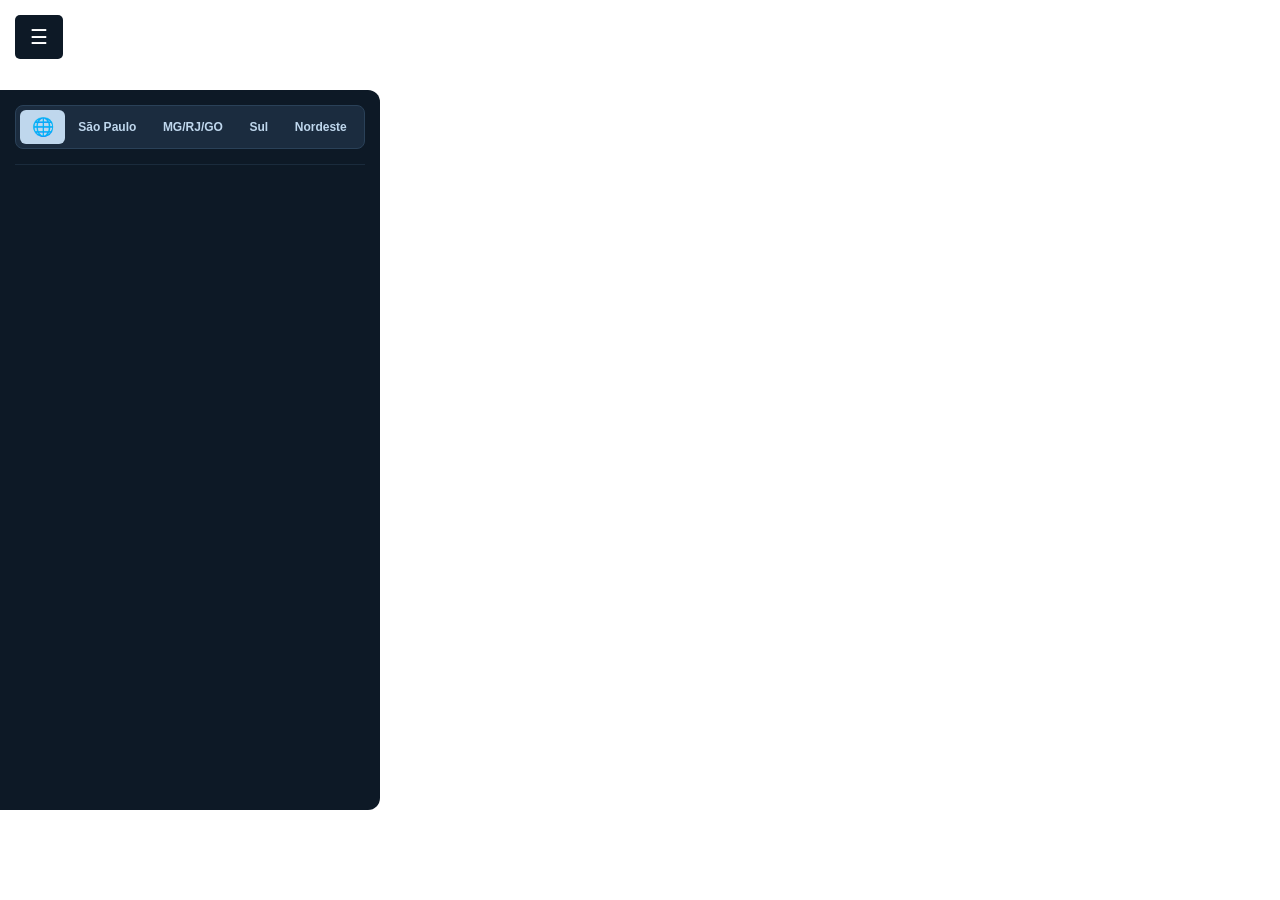
==== index.html @ addb93ba "Código atual" ====
<!DOCTYPE html>
<html lang="pt-br">
<head>
  <meta charset="UTF-8">
  <title>Mapa de Instituições</title>
  <meta name="viewport" content="width=device-width, initial-scale=1.0">

  <script src="https://api.mapbox.com/mapbox-gl-js/v3.4.0/mapbox-gl.js"></script>
  <link href="https://api.mapbox.com/mapbox-gl-js/v3.4.0/mapbox-gl.css" rel="stylesheet" />

  <script src="https://api.mapbox.com/mapbox-gl-js/plugins/mapbox-gl-geocoder/v5.0.0/mapbox-gl-geocoder.min.js"></script>
  <link rel="stylesheet" href="https://api.mapbox.com/mapbox-gl-js/plugins/mapbox-gl-geocoder/v5.0.0/mapbox-gl-geocoder.css" type="text/css">
  
  <link rel="preconnect" href="https://fonts.googleapis.com">
  <link rel="preconnect" href="https://fonts.gstatic.com" crossorigin>
  <link href="https://fonts.googleapis.com/css2?family=Poppins:wght@400;600;700&display=swap" rel="stylesheet">
  
  <link rel="stylesheet" href="style.css">
</head>

<body>

  <button id="toggleSidebar" class="menu-btn">☰</button>
  
  <div class="sidebar">
    <div id="region-filters">
      <div class="filter-row">
        <button class="region-btn icon-btn active" data-region="Todos" data-center='[-46, -15]' data-zoom='4' title="Mostrar Todas as Regiões">🌐</button>
        <button class="region-btn" data-region="São Paulo" data-center='[-46.6333, -23.5505]' data-zoom='8'>São Paulo</button>
        <button class="region-btn" data-region="MG" data-center='[-43.9320, -19.9175]' data-zoom='6.5'>MG/RJ/GO</button>
        <button class="region-btn" data-region="SUL" data-center='[-48.5279, -27.5806]' data-zoom='6.5'>Sul</button>
        <button class="region-btn" data-region="NORDESTE" data-center='[-38.1528, -8.2850]' data-zoom='6.5'>Nordeste</button>
      </div>
    </div>

    <div id="listings" class="listings"></div>
  </div>
  
  <div id="map" class="map"></div>
  <div id="geocoder-container"></div>
  <script type="module" src="script.js"></script>

</body>
</html>
---- style.css ----
* {
  box-sizing: border-box;
}

body {
  font-family: "Poppins", sans-serif;
  margin: 0;
  padding: 0;
}

.map {
  position: absolute;
  top: 0;
  bottom: 0;
  width: 100%;
}

.sidebar {
  background-color: #0D1926;
  color: #BFD7ED;
  position: absolute;
  top: 10%;
  height: 80%;
  width: 380px;
  border-radius: 0 12px 12px 0;
  display: flex;
  flex-direction: column;
  padding: 15px;
  transition: transform 0.5s ease;
  z-index: 2;
}

.sidebar.collapsed {
  transform: translateX(-100%);
}

#geocoder-container {
  position: absolute;
  top: 15px;
  left: 50%;
  transform: translateX(-50%);
  z-index: 3;
  width: 90%;
  max-width: 400px;
}

.menu-btn {
  position: absolute;
  top: 15px;
  left: 15px;
  z-index: 3;
  background-color: #0D1926;
  color: white;
  border: none;
  padding: 10px 15px;
  font-size: 20px;
  border-radius: 5px;
  cursor: pointer;
}

#region-filters {
  margin-bottom: 15px;
  padding-bottom: 15px;
  border-bottom: 1px solid #1a2b3c;
}

.filter-row {
  display: flex;
  background-color: rgba(42, 65, 88, 0.5);
  border-radius: 8px;
  padding: 4px;
  border: 1px solid #2a4158;
}

.region-btn {
  background-color: transparent;
  border: none;
  color: #BFD7ED;
  padding: 8px 10px;
  font-weight: 600;
  font-size: 12px;
  cursor: pointer;
  flex-grow: 1;
  text-align: center;
  transition: all 0.3s ease;
  border-radius: 6px;
}

.region-btn.icon-btn {
  flex-grow: 0;
  flex-basis: 45px;
  font-size: 18px;
  padding: 6px 8px;
}

.region-btn:hover {
  background-color: #3b5a7a;
}

.region-btn.active {
  background-color: #BFD7ED;
  color: #0D1926;
}

.sidebar .listings {
  overflow-y: auto;
  scrollbar-color: #7DA0C3 #0D1926;
}

.listings .item {
  display: flex;
  align-items: center;
  gap: 15px;
  padding: 12px;
  border-bottom: 1px solid #1a2b3c;
  cursor: pointer;
  transition: background-color 0.2s ease;
}

.listings .item-logo {
  flex-shrink: 0;
  width: 60px;
  height: 60px;
  display: flex;
  align-items: center;
  justify-content: center;
}

.listings .item-logo img {
  max-width: 100%;
  max-height: 100%;
  object-fit: contain;
  border-radius: 4px;
}

.listings .item-details {
  flex-grow: 1;
}

.listings .item.active {
  background-color: #003366;
  border-left: 4px solid #7DA0C3;
  padding-left: 8px;
}

.listings .title {
  color: #BFD7ED;
  font-weight: 600;
  font-size: 15px;
  text-decoration: none;
  display: block;
  margin-bottom: 3px;
}

.listings .city {
  color: #7DA0C3;
  font-size: 12px;
}

.listings .empty-list {
  text-align: center;
  padding: 20px;
  font-style: italic;
}
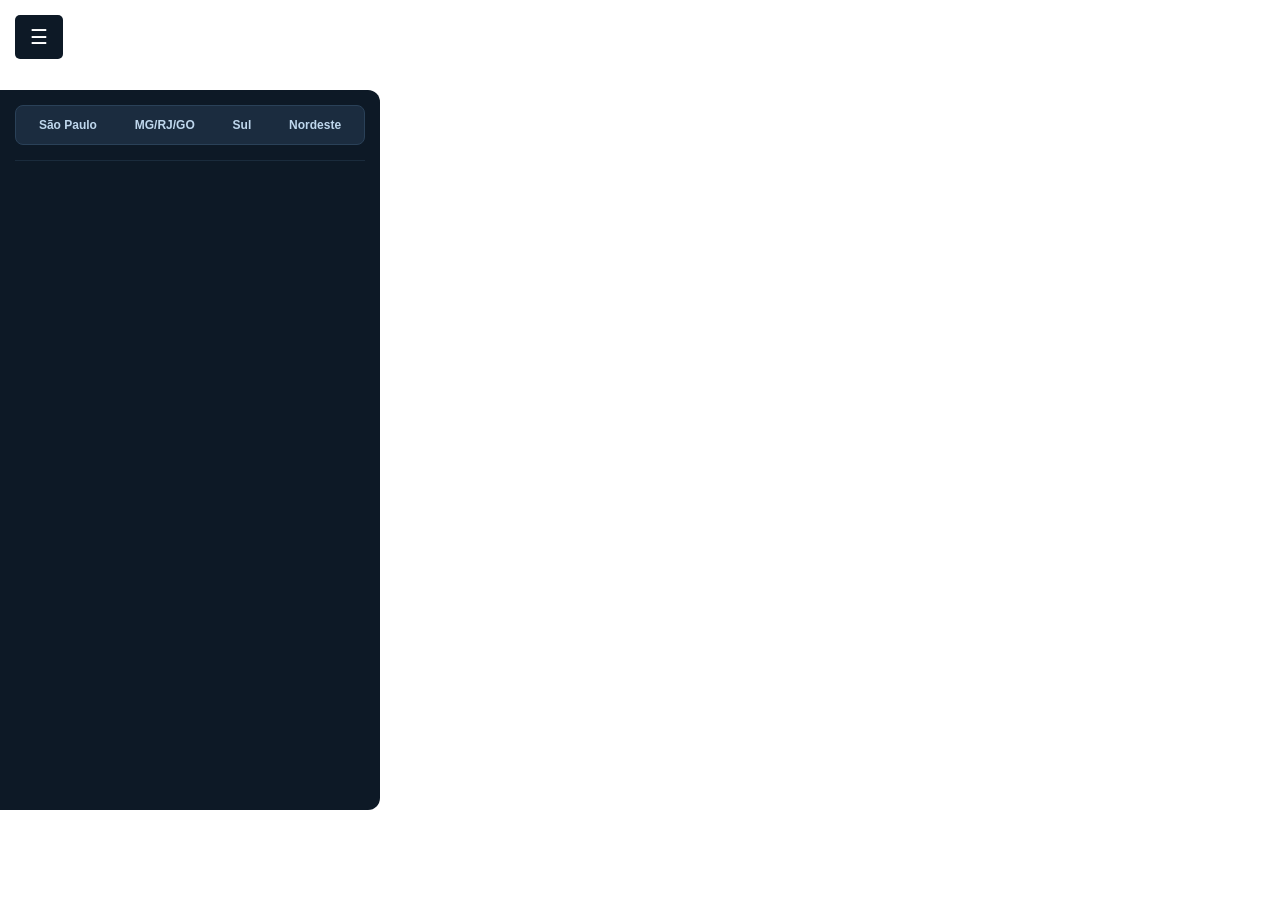
==== commit fd4a5da3: "Atualizando informacoes mapa" ====
--- a/index.html
+++ b/index.html
@@ -15,7 +15,7 @@
   <link rel="preconnect" href="https://fonts.gstatic.com" crossorigin>
   <link href="https://fonts.googleapis.com/css2?family=Poppins:wght@400;600;700&display=swap" rel="stylesheet">
   
-  <link rel="stylesheet" href="style.css">
+  <link rel="stylesheet" href="./styles/style.css">
 </head>
 
 <body>
@@ -25,7 +25,6 @@
   <div class="sidebar">
     <div id="region-filters">
       <div class="filter-row">
-        <button class="region-btn icon-btn active" data-region="Todos" data-center='[-46, -15]' data-zoom='4' title="Mostrar Todas as Regiões">🌐</button>
         <button class="region-btn" data-region="São Paulo" data-center='[-46.6333, -23.5505]' data-zoom='8'>São Paulo</button>
         <button class="region-btn" data-region="MG" data-center='[-43.9320, -19.9175]' data-zoom='6.5'>MG/RJ/GO</button>
         <button class="region-btn" data-region="SUL" data-center='[-48.5279, -27.5806]' data-zoom='6.5'>Sul</button>
@@ -38,7 +37,7 @@
   
   <div id="map" class="map"></div>
   <div id="geocoder-container"></div>
-  <script type="module" src="script.js"></script>
+  <script type="module" src="./scripts/script.js"></script>
 
 </body>
 </html>
--- a/styles/style.css
+++ b/styles/style.css
@@ -0,0 +1,164 @@
+* {
+  box-sizing: border-box;
+}
+
+body {
+  font-family: "Poppins", sans-serif;
+  margin: 0;
+  padding: 0;
+}
+
+.map {
+  position: absolute;
+  top: 0;
+  bottom: 0;
+  width: 100%;
+}
+
+.sidebar {
+  background-color: #0D1926;
+  color: #BFD7ED;
+  position: absolute;
+  top: 10%;
+  height: 80%;
+  width: 380px;
+  border-radius: 0 12px 12px 0;
+  display: flex;
+  flex-direction: column;
+  padding: 15px;
+  transition: transform 0.5s ease;
+  z-index: 2;
+}
+
+.sidebar.collapsed {
+  transform: translateX(-100%);
+}
+
+#geocoder-container {
+  position: absolute;
+  top: 15px;
+  left: 50%;
+  transform: translateX(-50%);
+  z-index: 3;
+  width: 90%;
+  max-width: 400px;
+}
+
+.menu-btn {
+  position: absolute;
+  top: 15px;
+  left: 15px;
+  z-index: 3;
+  background-color: #0D1926;
+  color: white;
+  border: none;
+  padding: 10px 15px;
+  font-size: 20px;
+  border-radius: 5px;
+  cursor: pointer;
+}
+
+#region-filters {
+  margin-bottom: 15px;
+  padding-bottom: 15px;
+  border-bottom: 1px solid #1a2b3c;
+}
+
+.filter-row {
+  display: flex;
+  background-color: rgba(42, 65, 88, 0.5);
+  border-radius: 8px;
+  padding: 4px;
+  border: 1px solid #2a4158;
+}
+
+.region-btn {
+  background-color: transparent;
+  border: none;
+  color: #BFD7ED;
+  padding: 8px 10px;
+  font-weight: 600;
+  font-size: 12px;
+  cursor: pointer;
+  flex-grow: 1;
+  text-align: center;
+  transition: all 0.3s ease;
+  border-radius: 6px;
+}
+
+.region-btn.icon-btn {
+  flex-grow: 0;
+  flex-basis: 45px;
+  font-size: 18px;
+  padding: 6px 8px;
+}
+
+.region-btn:hover {
+  background-color: #3b5a7a;
+}
+
+.region-btn.active {
+  background-color: #BFD7ED;
+  color: #0D1926;
+}
+
+.sidebar .listings {
+  overflow-y: auto;
+  scrollbar-color: #7DA0C3 #0D1926;
+}
+
+.listings .item {
+  display: flex;
+  align-items: center;
+  gap: 15px;
+  padding: 12px;
+  border-bottom: 1px solid #1a2b3c;
+  cursor: pointer;
+  transition: background-color 0.2s ease;
+}
+
+.listings .item-logo {
+  flex-shrink: 0;
+  width: 60px;
+  height: 60px;
+  display: flex;
+  align-items: center;
+  justify-content: center;
+}
+
+.listings .item-logo img {
+  max-width: 100%;
+  max-height: 100%;
+  object-fit: contain;
+  border-radius: 4px;
+}
+
+.listings .item-details {
+  flex-grow: 1;
+}
+
+.listings .item.active {
+  background-color: #003366;
+  border-left: 4px solid #7DA0C3;
+  padding-left: 8px;
+}
+
+.listings .title {
+  color: #BFD7ED;
+  font-weight: 600;
+  font-size: 15px;
+  text-decoration: none;
+  display: block;
+  margin-bottom: 3px;
+}
+
+.listings .city {
+  color: #7DA0C3;
+  font-size: 12px;
+}
+
+.listings .empty-list {
+  text-align: center;
+  padding: 20px;
+  font-style: italic;
+}
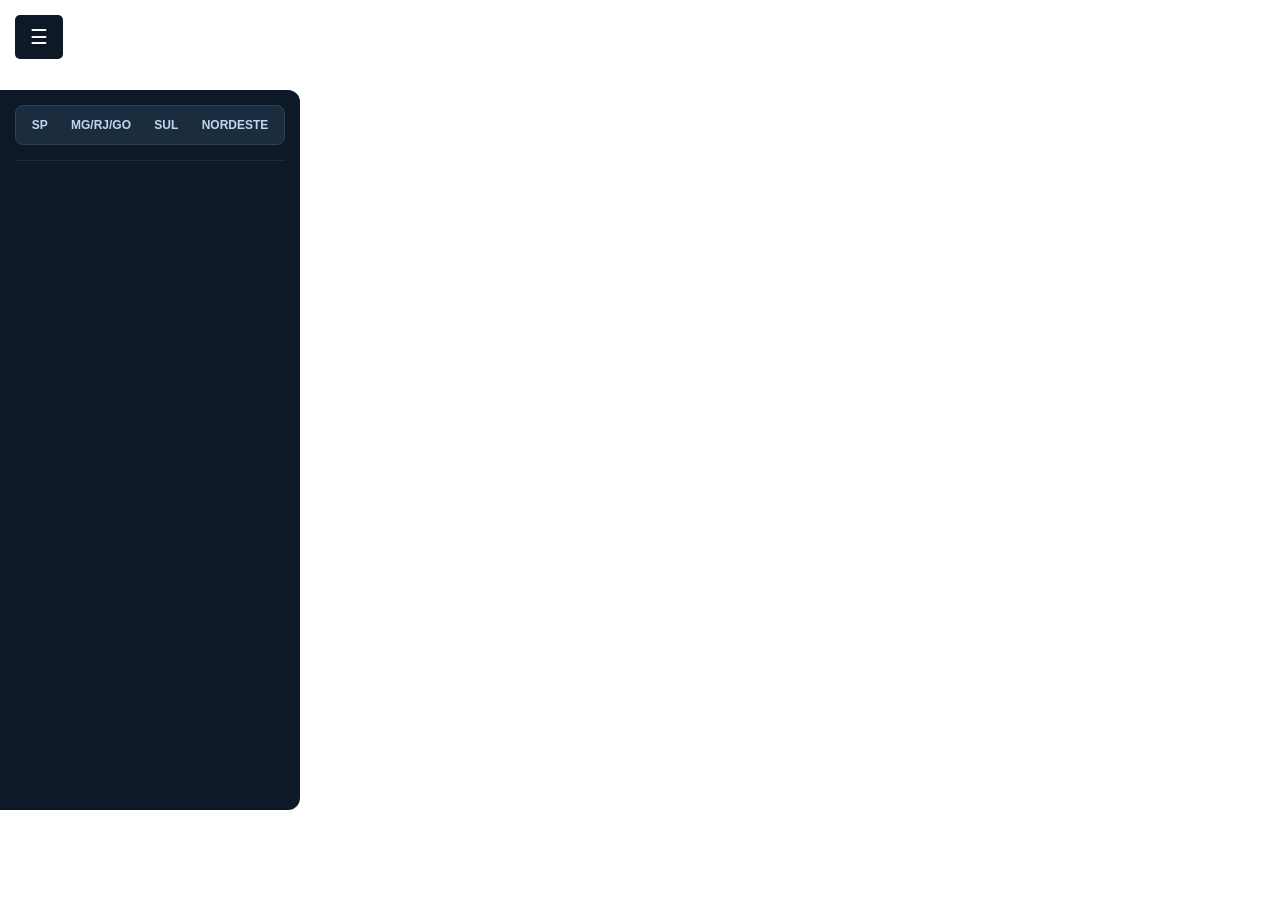
==== commit b86a37eb: "novos marcadores e atualizacao no style" ====
--- a/index.html
+++ b/index.html
@@ -25,10 +25,10 @@
   <div class="sidebar">
     <div id="region-filters">
       <div class="filter-row">
-        <button class="region-btn" data-region="São Paulo" data-center='[-46.6333, -23.5505]' data-zoom='8'>São Paulo</button>
+        <button class="region-btn" data-region="São Paulo" data-center='[-46.6360, -23.4380]' data-zoom='8'>SP</button>
         <button class="region-btn" data-region="MG" data-center='[-43.9320, -19.9175]' data-zoom='6.5'>MG/RJ/GO</button>
-        <button class="region-btn" data-region="SUL" data-center='[-48.5279, -27.5806]' data-zoom='6.5'>Sul</button>
-        <button class="region-btn" data-region="NORDESTE" data-center='[-38.1528, -8.2850]' data-zoom='6.5'>Nordeste</button>
+        <button class="region-btn" data-region="SUL" data-center='[-48.5279, -27.5806]' data-zoom='6.5'>SUL</button>
+        <button class="region-btn" data-region="NORDESTE" data-center='[-38.1528, -8.2850]' data-zoom='6.5'>NORDESTE</button>
       </div>
     </div>
 
--- a/styles/style.css
+++ b/styles/style.css
@@ -21,7 +21,7 @@
   position: absolute;
   top: 10%;
   height: 80%;
-  width: 380px;
+  width: 300px;
   border-radius: 0 12px 12px 0;
   display: flex;
   flex-direction: column;
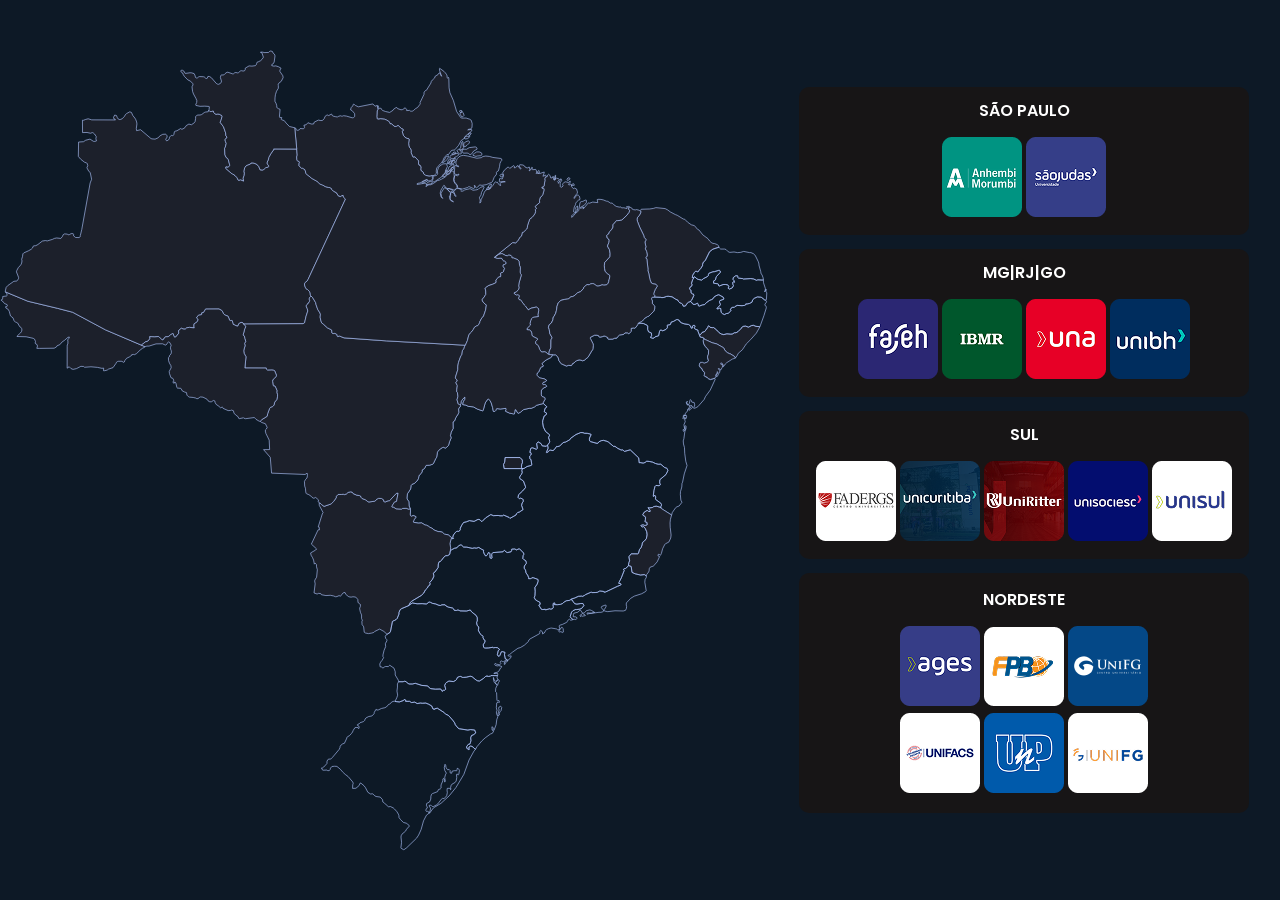
==== commit aa19172d: "Tela inicial + Filtro pela tela inicial" ====
--- a/index.html
+++ b/index.html
@@ -1,43 +1,102 @@
 <!DOCTYPE html>
 <html lang="pt-br">
 <head>
-  <meta charset="UTF-8">
-  <title>Mapa de Instituições</title>
-  <meta name="viewport" content="width=device-width, initial-scale=1.0">
+    <meta charset="UTF-8">
+    <meta name="viewport" content="width=device-width, initial-scale=1.0">
+    <title>Index</title>
+    <link rel="stylesheet" href="./styles/map.css">
+    <link rel="preconnect" href="https://fonts.googleapis.com">
+    <link rel="preconnect" href="https://fonts.gstatic.com" crossorigin>
+    <link href="https://fonts.googleapis.com/css2?family=Nunito+Sans:ital,opsz,wght@0,6..12,200..1000;1,6..12,200..1000&family=Poppins:wght@400;600;700&display=swap" rel="stylesheet"></head>
+<body>
+    <section>
+        <div class="mapa">
+            <div class="mapa-container">
+                <svg id="mapaSVG" width="614" height="640" viewBox="0 0 614 640" fill="none" xmlns="http://www.w3.org/2000/svg">
+                    <path d="M31.5 238.77L29.42 238.73L29.96 236.92L29.75 236.09L29.5 235.6L28.25 234.9L28.11 234.45L28.38 233.3L27.61 231.35L26.52 230.71L20.92 229.46L13.58 229.27L13.85 228.71L16.34 226.45L17.23 225.22L17.52 224.02L17.3 222.79L16.62 221.88L15.79 221.44L14.11 218.49L13.34 218.05L12.44 217.86L11.31 216.73L10.39 214.35L8.39003 212.82L7.41003 209.2L6.54003 207.56L4.66003 206.48L4.58003 205.31L5.39003 205.41L5.81003 204.89L5.88003 204.22L5.68003 203.8L3.56003 202.87L3.20003 202.21L1.03003 200.32L1.07003 199.95L1.69003 199.9L2.19003 198.58L2.18003 197.27L5.19003 196.88L5.69003 196.49L5.47003 195.14L4.30003 193.57L22.25 201.05L45.91 206.71L58.05 209.85L84.49 224.02L113 236.15L115.97 237.41L115.67 237.89L114.1 238.55L112.01 240.14L109.15 242.93L107.5 243.79L106.84 243.61L105.31 243.79L105.26 244.35L103.34 245.65L101.26 246.64L99.82 248.47L99.38 249.65L98.77 249.93L97.6 249.18L96.84 249.05L94.47 249.1L93.79 249.36L93.16 249.81L92.8 250.67L90.36 254.15L86.59 255.4L85.75 256.09L83.81 256.6L82.78 256.63L82.86 254.52L81.5 254.72L77.95 253.95L72.71 253.48L67.62 253.86L66.96 253.28L64.69 253.11L61.13 254.94L58.4 255.56L56.72 254.89L55.32 253.45L53.68 254.61L53.72 237.06L53.77 235.96L54.24 235.25L54.31 232.9L54.05 232.02L55.02 230.84L55.5 229.7L54.34 229.9L51.37 232.49L49.77 233.5L47.71 235.88L45.76 236.55L45.11 237.63L43.3 238.62L31.5 238.77Z" fill="url(#imagePattern)" stroke="white" stroke-width="0.5"/>
+                    <path d="M562.94 231.3L562.74 230.57L561.32 229.79L560.87 229.88L559.85 229.59L559.31 228.19L560.63 227.12L561.27 226.03L563.44 225.27L565.82 221.98L565.91 221.29L566.73 220.69L567.73 221.91L569.4 222.21L570.48 222.09L573.03 224.11L574.93 226.23L576.71 227.28L578.62 227.76L581.12 227.11L584.26 227.4L585.43 227.29L587.29 226.23L588.45 226.28L590.26 225.17L592.44 222.88L592.56 222.43L594.11 221.19L596.11 220.95L598.35 221.8L600.91 220.51L602.38 220.32L604.3 221.13L607.2 221.4L607.47 221.61L604.69 226.57L600.14 231.7L596.56 235.28L593.52 239.86L590.19 242.74L589.19 244.77L587.87 246.56L587.27 245.25L583.68 243.02L583.22 242.99L581.56 242.2L579.8 240.75L578.5 238.3L573.08 235.23L569.4 234.28L562.94 231.3Z" fill="#CCCCCC" stroke="white" stroke-width="0.5"/>
+                    <path d="M166.85 48.29L167.57 49.07L168.32 49.41L168.93 49.42L170.06 49L170.69 49.11L170.75 50.07L171.96 51.24L172.93 51.61L173.81 51.4L175.17 51.51L177.12 52.46L177.61 53.12L176.7 56.44L175.99 57.94L178.72 61.68L180.38 66.44L180.57 68.7L181.44 69.82L181.49 70.27L179.87 71.73L180.23 73.32L180.89 74.9L180.12 77.94L179.55 78.9L179.84 83.88L180.72 86.05L181.94 86.89L182.52 87.79L183.65 92.12L183.59 92.7L182.45 94.02L180.61 93.69L180.47 94.83L185.48 99.25L186 99.29L187.96 100.6L189.44 102.25L190.48 104.29L191.01 104.36L192.35 103.94L194.71 104.98L194.27 102.87L195.02 100.58L195.27 98.85L194.9 97.05L195.72 94.08L196.74 92.82L198.02 92.13L200.11 91.42L200.66 90.53L202.26 90.47L205.09 91.4L206.96 93.44L207.88 95.95L209.7 96.18L210.95 95.72L212.36 94.31L214.39 93.76L214.81 93.37L214.83 92.84L213.69 91.43L213.46 90.7L213.57 90.04L214.72 87.4L214.79 86.27L216.45 83.24L218.78 79.98L218.75 79.3L237.24 79.37L237.64 84.23L237.21 85.68L237.39 87.95L237.63 88.63L239.33 89.48L239.51 89.89L239.16 90.58L239.11 92.69L240.94 94.68L241.3 94.87L242 94.69L243.84 95.92L244.39 97.75L244.43 98.68L244.73 99.13L249.37 102.9L253.95 105.44L254.58 106.34L255.93 107.43L257.81 108.1L260.18 109.41L262.44 110.06L263.8 110.21L265.12 111.03L265.2 111.64L266.47 112.98L269.17 114.42L270.27 116.59L272.14 117.38L272.99 116.77L274.37 116.42L274.56 116.9L274.43 117.68L276.24 119.35L246.34 183.59L245.56 184.9L244.11 186.03L243.53 187L243.5 188.13L244.32 190.46L244.7 191.03L245.77 191.61L247.35 193.17L247.99 194.43L248.14 196.39L248.71 196.96L247.53 198.16L247.33 198.77L247.27 199.53L247.61 200.37L247.34 201.38L246.14 203.2L245.28 203.84L244.86 204.69L244.96 205.54L245.62 206.91L246.08 208.85L244.7 213.07L243.52 218.29L242.31 219.02L194.46 219.34L194.5 218.64L194.14 218.26L192.75 217.98L190.83 219.06L190.29 220.8L189.61 220.99L186.37 219.51L185.69 216.63L185.07 216.43L184.09 216.56L183.63 216.35L182.38 213.08L179.84 212.1L178.51 210.83L177.71 208.92L177.26 208.43L175.11 207.3L164.32 207.36L162.94 209.92L161.22 210.42L161.31 211.59L161.05 211.81L158.57 212.34L157.38 213.93L157.33 214.6L158.23 215.3L158.4 215.75L158.04 216.77L157.23 217.92L155.17 219.13L155.06 220.94L155.3 222.4L151.43 221.94L149.3 222.32L148.1 223.39L146.31 223.29L145.47 222.74L145.01 222.72L143.26 223.98L142.73 224.82L142.99 226.57L140.45 229.73L139.77 229.81L139.09 229.28L138.45 227.02L138.07 226.93L136.23 227.95L134.93 229.16L133.56 229.55L132.79 229.42L131.71 229.92L131.3 230.45L131.17 231.17L129.95 231.96L129.58 231.98L127.27 229.65L126.55 229.28L123.68 229.61L119.72 229.35L119.88 230.64L119.73 231.2L118.18 233.01L116.26 233.59L113 236.15L84.49 224.02L58.05 209.85L45.91 206.71L22.25 201.05L4.29998 193.57L4.22998 192.92L4.92998 190L6.14998 188.6L11.07 185.13L13.33 184.89L13.8 184.59L14.78 183.03L14.86 182L13.12 177.51L13.5 176.32L14.68 174.13L15.96 172.81L16.88 171.56L17.3 170.58L17.6 168.84L17.31 167.52L17.98 165.48L18.29 163.17L19.02 162.42L22.68 160.79L24.87 159.56L26.02 158.52L26.46 157.12L27.24 156.75L28.65 156.64L30.3 155.71L33.84 152.98L36.26 152.55L37.77 152.84L41.96 151.62L43.46 150.85L45.28 150.49L48.61 150.87L49.91 149.28L50.54 147.83L51.63 147.22L53.77 147.42L54.41 147.96L55.73 147.72L56.83 146.98L58.54 147.1L58.85 147.63L58.83 148.81L60.44 150.1L63.27 150.18L63.85 149.78L64.31 149L64.2 148.61L65.37 143.69L72.07 106.52L73.23 103.6L72.24 98.64L72.36 98.38L71.06 97.33L69.58 94.58L69.54 94.09L70.19 92.7L69.67 90.92L69.3 90.52L67.6 89.93L64.57 87.58L62.63 85.3L62.83 73.79L66.72 73.53L68.47 72.36L71.97 71.44L74.65 73.2L75.87 73.31L77.14 72.88L76.65 71.19L76.95 69.47L75.58 67.37L75.01 66.83L73.86 66.23L72.35 66.76L69.56 66.15L65.99 66.24L65.93 56.34L66.89 56.38L68.21 55.8L70.49 55.2L73.33 56.07L92.36 56.13L91.9 55.47L91.11 55.33L90.73 54.13L91.68 52.2L93.11 52.6L93.72 54.12L94.59 55.44L95.25 55.79L96.08 55.8L97.69 55.19L99.63 53.1L99.95 52.26L101.21 51.02L103.76 49.63L105.05 50.09L106.22 52.67L107.84 54.66L108.58 55.96L109.24 57.74L109.47 59.29L108.98 62.92L109.18 64.68L112.38 63.93L120.69 70.99L121.48 71.27L123.98 71.48L126.28 70.48L127.98 68.78L130.09 67.62L132.28 67.51L132.84 67.8L133.61 68.88L133.59 69.85L132.48 71.55L132.85 72.53L133.43 72.8L134.76 72.08L135.32 71.17L135.55 69.88L136.55 68.72L137.02 68.49L138.02 68.67L138.57 68.49L138.98 67.83L139.44 65.52L139.95 65.15L141.46 64.79L144.39 63.02L145.36 63.57L146.29 63.28L147.89 62.24L148.91 60.63L151.02 59.42L153.05 59.97L155.41 58.32L155.96 57.5L156.4 54.84L156.37 53.55L157.14 52.63L158.17 52.21L159.91 52.19L161.25 51.8L163.31 50.2L164.27 49.83L166.55 49.53L166.85 48.29Z" fill="#CCCCCC" stroke="white" stroke-width="0.5"/>
+                    <path d="M346.01 100.7L345.07 100.64L344.3 100.98L343 101.1L340.21 100.42L338.76 99.39L338.33 97.89L336.46 96.5L336.35 95.2L336.56 94.51L336.25 92.93L335.92 92.46L334.97 92.27L334.56 91.33L334.64 88.9L331.71 85.62L330.93 85.98L330.11 85.79L328.61 82.31L328.74 80.73L328.15 78.92L327.53 78.36L326.86 76.85L326.67 74.74L327.1 71.6L326.93 71.27L324.36 70.54L322.34 68.28L321.58 65.45L321.77 64.73L322.45 64.5L321.96 63.32L321.28 63.35L318.44 60.69L317.5 60.83L317.12 61.25L315.79 61.39L314.95 61.12L314.15 60.14L313.01 59.3L311.82 59.18L311.33 57.9L310.66 57.1L308.73 56.05L307.44 55.56L304.05 55.19L302.97 55.48L301.8 55.46L301.49 54.92L301.25 53.48L301.5 48.94L302.12 47.64L301.75 45.34L301.13 44.77L301.48 44.56L302.47 44.86L302.46 45.67L302.17 45.85L302.51 46.82L303.98 46.76L304.8 46.99L305.15 47.89L305.99 48.6L308.24 49.38L311.53 50.13L314.29 48.35L314.64 47.59L316.37 46.42L317.2 46.13L317.89 47.07L320.6 48.01L321.68 47.89L323.4 46.88L323.52 46.46L323.84 46.49L325.3 47.79L325.1 48.66L327.47 48.49L327.98 48.99L328.93 49.16L329.55 49.15L330.46 48.67L332.13 47.17L333.91 46.07L335.66 43.77L336.03 42.77L335.83 42.23L338.96 35.73L339.07 33.91L340.18 32.61L340.91 32.42L344.51 26.63L344.74 25.48L345.58 24.28L347.37 22.73L348 21.07L350.11 19.93L350.58 19.01L351.62 18.43L352.18 19.89L353.06 21.25L351.39 16.45L351.32 15.16L351.5 14.83L354.87 17.25L356.01 18.46L356.92 19.68L357.44 20.87L357.47 22.45L357.91 22.76L358.23 22.28L358.61 22.18L358.82 22.58L359.03 30.47L359.69 34.34L362.4 40.39L365.06 49.33L368.38 54.33L369.39 54.68L372.66 54.6L375.44 55.54L376.73 56.39L377.5 59.04L377.34 62.37L376.05 63.33L374.32 63.76L373.94 64.09L375.73 63.94L376.77 63.52L377.05 63.75L377.17 64.34L377 65.07L371.97 69.13L370.8 71.23L368.65 72.64L366.71 76.36L363.8 79.86L363.1 80.32L362.16 80.23L360.71 80.75L358.63 83.73L357.29 83.8L356.54 84.7L355.07 86.38L354.1 88.6L352.98 90.47L352.14 91.12L349.13 94.57L348.77 96.97L348.94 98.77L346.99 100.58L346.01 100.7ZM369.37 53.71L368.92 53.38L367.82 51.52L367.89 50.64L368.12 50.23L369.78 49.78L370.21 50.17L371.04 52.44L370.05 53.54L369.37 53.71ZM371.86 71.32L371.46 71.07L371.38 70.36L372.49 69.26L373.37 69.11L374.62 69.35L375.08 69.24L375.52 68.6L375.57 69.19L374.6 70.63L373.61 71.13L371.86 71.32ZM375.3 68.45L374.52 68.22V67.66L375.24 66.62L376.49 66.52L376.67 66.87L376.57 67.38L375.3 68.45ZM368.11 50.03L367.35 49.53L367.61 48.7L368.49 48.53L369.35 48.85L369.36 49.58L368.11 50.03Z" fill="#CCCCCC" stroke="white" stroke-width="0.5"/>
+                    <path class="path-NORD cor" d="M528.53 366.33L528.17 365.5L528.85 364.15L528.84 363.62L528.31 362.58L524.18 359.53L524.03 359.02L524.25 357.51L523.68 356.28L523.03 356.52L522.83 356.97L522.49 357.15L522.27 356.9L522.8 352.5L523.62 349.2L524.44 348.32L526.91 348.56L527.93 347.85V347.43L527.37 346.41L527.53 343.76L532.49 339.54L533.96 336.46L533.54 335.29L532.76 334.27L531.87 334.21L531.14 333.83L528.31 331.36L526.19 331.38L524 330.78L521.73 329.7L519 329.14L517.02 329L515.7 329.99L514.23 330.49L511.62 330.04L511.05 330.25L510.61 326.29L504.09 320.09L503.71 319.91L499.32 321.14L497.79 319.9L497.28 320.11L496.35 319.89L493.81 318.67L491.64 317.05L490.66 317.23L486.31 313.6L485.21 313.06L482.48 312.31L480.71 312.56L478.83 313.46L478.02 314.58L477.38 314.76L472.05 313.29L471.44 312.8L471.18 311.3L471.32 310.41L472.61 307.67L471.75 307.21L469.47 306.69L467.29 306.65L466.09 306.15L464.3 306.07L460.47 307.65L456.21 310.68L455.57 311.79L452.2 313.66L450.18 314.06L449.23 315.24L447.42 316.79L445.99 317.31L444.99 317.16L443.14 319.74L442.1 320.51L439.97 320.13L439.25 320.26L438.56 321.26L437.22 322.18L436.82 321.94L438.25 318.51L437.74 316.1L439.22 314.13L439.47 313.36L439.24 312.09L438.57 310.37L438.67 309.7L439.38 308.28L439.33 307.82L436.12 305.2L434.43 301.74L433.81 298.22L433.86 296.67L435.06 292.84L436.65 291.81L436.88 291.43L436.94 290.49L435.31 289.65L435.2 289.32L435.68 286.8L437.11 285.74L437.09 285.37L434.37 282.91L434.33 281.98L435.69 279.6L435.65 278.53L435.48 278.11L434.02 277.62L433.08 276.97L432.73 275.71L432.79 272.79L432.98 271.94L434.93 270.27L436.07 269.85L437.03 269.13L436.74 268.5L436.16 267.98L435.24 267.69L434.21 267.87L433.86 267.54L433.77 267.04L434.19 266.08L436.23 265.26L436.79 264.81L436.75 264.05L434.87 263.07L431.29 262.4L429.43 260.44L429.2 259.52L429.7 258.36L430.71 257.63L432.23 254.15L433.13 253.54L434.14 253.27L434.49 252.89L433.2 251.09L433.39 250.72L436.6 248.1L440.42 246.08L440.98 245.61L441.2 244.63L441.89 243.98L444.22 243.96L445.66 245.3L446.32 246.34L446.85 248.55L448.61 251.04L452.79 252.9L454.59 252.38L456.7 252.56L457.03 252.35L457.78 250.9L458.92 250.53L459.59 249.66L460.76 248.77L462.97 248.02L464.3 248.19L465.78 248.72L467.13 248.3L470.1 245.88L473.05 240.83L473.77 239.97L474.01 239.05L474.31 236.49L474.19 235.33L471.95 230.9L472 229.97L475.24 228.32L477.19 228.3L478.69 228.76L479.1 229.69L479.42 229.87L481.54 229.44L482.93 228.9L484.26 229.28L485.97 230.27L485.84 230.92L486.03 231.21L486.85 231.49L489.85 231.38L491.32 230.74L493.02 230.64L493.84 229.42L495.35 228.08L498.08 227.74L498.85 227.38L499.66 226.4L501.83 226.41L502.45 227.04L502.76 227.09L504.62 225.28L504.52 222.88L506.51 222.5L507.3 222.68L508.35 222.02L509.85 219.71L510.31 218.56L511.2 218.96L512.36 218.69L514.56 218.98L517.38 220.37L517.82 220.88L517.76 223.61L518.48 225.55L520.69 226.46L520.96 228.46L520.04 230.14L521.87 230.76L522.83 230.54L523.65 229.62L526.52 228.74L527.29 225.16L527.79 224.29L528.54 224.13L529.32 224.66L529.95 224.71L532.34 223.69L533.44 222.45L533.61 221.86L533.36 220.5L533.65 220.25L535.89 219.8L536.66 217.75L538.31 217.31L540.84 215.85L541.43 215.75L542.92 216.31L543.75 217.75L545.11 218.56L547.47 219.34L550.46 219.74L552.04 220.89L552.58 222.54L552.97 222.81L553.4 222.66L553.69 220.91L554.12 220.47L555.12 220.46L555.57 220.78L555.59 221.41L554.97 222.29L555.42 223.12L555.92 223.49L558.02 224.35L558.04 225.29L559.26 228.34L559.8 229.74L560.82 230.03L561.27 229.94L562.7 230.73L562.9 231.45L562.23 232.61L562.44 234.75L563.72 237.25L565.71 239.2L566.46 240.35L566.38 243.47L565.72 245.09L565.63 245.97L566.39 248.72L566.09 249.3L565.4 249.85L562.85 250.85L561.72 250.1L560.01 250.09L559.69 250.39L559.1 251.97L559.12 252.74L560.07 254.34L561.17 255L561.69 256.49L563.12 258L563.27 258.39L563.14 259.81L562.8 260.2L562.92 260.62L563.51 261.14L565.44 262.06L565.92 262.77L566.46 263.11L568.01 263.75L570.9 262.87L571.54 262.85L571.9 263.26L567.82 272.09L563.99 277.28L562.96 279.61L557.93 285.35L555.48 286.61L554.61 286.6L554.91 285.17L555.28 285.02L555.42 283.92L554.97 281.99L553.1 281.74L552.67 280.44L551.99 279.69L551.62 280.29L551.16 282.62L550.66 283.49L550.11 283.87L549.55 283.58L549.06 281.84L549.17 281.52L549.48 281.39L549.45 281L548.58 282.29L549.51 283.98L549.97 284.21L550.34 284.06L551.49 284.32L551.03 286.13L549.82 287.28L549.57 289.1L548.32 290.07L547.97 290.74L547.77 291.58L547.95 292.43L546.6 292.04L546.39 292.43L546.03 294.95L546.39 294.23L547.14 294.44L547.38 294.98L547.15 295.39L547.21 296.01L547.51 296.31L547.84 297.31L546.8 299.82L547.37 303.26L546.82 303.75L546.25 303.53L546.11 304.66L546.7 305.12L547.91 303.4L547.44 301.19L548.26 300.58L548.51 301.12L548.45 302.88L547.49 305.49L546.75 310.92L546.24 312.73L546.44 315.2L547.22 318.05L547.41 322.59L548.28 329L549.27 332.42L547.06 339.08L545.71 345.73L545.24 346.74L545.08 349.6L544.02 353.32L543.93 355.65L544.32 360.07L545.21 361.78L542.97 364.76L541.16 365.43L540.22 366.07L537.5 369.96L536.93 372L528.84 366.86L528.53 366.33ZM550.81 288.33L550.58 287.13L551.32 286.72L552.38 285.68L552.54 285.04L552.17 284.31L552.93 284.45L553.75 285.5L553.7 286.03L550.81 288.33ZM548.28 295.18L547.65 295.15L547.66 294.48L547.92 294.12L547.12 293.9L546.7 293.5L546.83 292.43L548.7 292.28L548.86 292.48L548.97 293.61L548.28 295.18Z" fill="#CCCCCC" stroke="white" stroke-width="0.5"/>
+                    <path d="M574.82 157.85L569.93 159.44L567.32 161.45L564.02 168.14L563.18 169.26L562.31 169.83L561.66 171.5L561.81 172.24L560.41 174.68L558.95 176.19L558.38 177.29L557.35 177.55L556.57 177.04L556.06 177.11L555.22 177.99L553.81 180.24L553.47 182.21L554.11 182.38L554.77 182L554.69 182.54L553.85 183.69L552.82 186.69L553.34 188L552.68 189.31L551.59 189.94L551.42 190.32L551.3 191.25L551.54 191.66L552.12 191.95L552.47 192.67L552.45 194.33L553.69 195.22L554.38 195.3L554.72 196.49L553.11 199.98L551.92 201.1L552.09 201.35L550.5 201.84L549.43 202.67L547.89 204.96L546.24 205.01L545.61 203.37L544.83 202.8L543.47 202.32L542.46 201.25L542 200.26L540.17 199.43L537.32 197.53L534.24 197.11L532.95 197.21L530.81 198.01L529.18 198.2L528.29 197.96L523.36 197.76L523.42 196.44L522.74 195.76L522.66 194.79L523.8 191.68L525.3 189.43L525.31 188.74L524.54 187.58L521.98 187.11L520.67 186.46L519.66 183.79L518.61 178.59L517.85 176.02L518.09 175.57L517.15 167.41L517.04 167.03L516.12 166.34L516.92 165.76L517.51 164.18L516.91 161.19L515.91 159.18L516.39 157.58L515.6 153.71L516.34 152.35L516.36 151.59L515 150L514.56 148.27L511.41 141.85L509.61 137.13L509.32 135.84L509.5 134.38L511.08 132.41L512.17 130.56L512.28 129.76L512.47 129.62L512.43 129L512.03 128.34L512.68 127.53L519.42 127.31L522.31 126.88L524.38 126.22L531.78 127.01L533.9 128.13L535.84 129.63L539.96 131.81L541.42 132.33L546.24 135.33L547.45 135.53L549.67 137.82L552.66 139.93L555.23 140.65L557.67 143.56L558.89 144.17L561.85 147.98L566.01 151.06L567.47 153.06L568.51 154.05L570.01 154.87L571.16 154.9L573.53 155.82L574.32 156.49L574.82 157.85Z" fill="#CCCCCC" stroke="white" stroke-width="0.5"/>
+                    <path d="M417.74 334.87L403.05 334.85L402.53 331.59L403.45 329.76L403.83 326.03L415.78 326.04L417.61 328.02L417.67 330.23L417.08 331.42L416.87 333.86L417.74 334.87Z" fill="#CCCCCC" stroke="white" stroke-width="0.5"/>
+                    <path d="M502.66 412.37L502.37 412.23L502.81 409.89L503.38 408.59L502.79 405.47L502.95 405.05L504.67 402.99L509.82 403.02L510.37 402.7L511.34 399.46L512.45 398.19L513.33 395.9L513.57 394.18L513.83 393.74L515.07 392.88L516.78 390.79L517.32 387.82L517.03 385.39L515.76 382.58L514.66 381.31L514.14 381.22L513.69 381.51L512.93 381.23L512.44 380.52L512.87 379.97L514.35 379.88L515.15 380.23L516.12 380.26L517.07 380.02L517.39 379.6L517.22 377.88L515.91 377.53L515.7 377.12L516 375.58L516.03 373.66L515.51 373L514.18 372.33L513.88 371.63L515.05 369.7L517.22 368.39L517.53 368.37L518.58 369.11L519.71 369.22L519.73 368.41L518.06 366.14L519.4 366.27L521.58 365.98L522.42 365.37L523.5 365.05L525.08 364.97L527.62 365.78L528.53 366.33L528.83 366.86L536.93 372L536 375.35L535.69 378.21L535.81 381.8L536.53 387.95L536.22 390.42L534.73 393.6L531.98 394.99L531.43 395.59L529.76 398.92L528.78 402.72L528.01 404.19L527.18 403.51L526.3 403.38L526.01 404.66L527.36 405.18L525.42 409.42L521.97 413.26L521.73 412.99L519.87 413.65L519.07 414.88L519.01 416.27L518.59 417.52L517 419.54L516.71 420.67L515.09 419.61L512.1 419.98L507.76 418.97L505.26 417.84L504.59 413.13L502.66 412.37Z" fill="#CCCCCC" stroke="white" stroke-width="0.5"/>
+                    <path class="path-MINAS cor" d="M417.74 334.87L416.87 333.86L417.08 331.42L417.67 330.23L417.61 328.02L415.78 326.04L403.83 326.03L403.45 329.76L402.53 331.59L403.05 334.85L417.74 334.87ZM417.74 334.87L417.21 336.39L417.52 337.96L416.84 339.55L415.8 340.8L415.39 342.27L416.24 343.48L417.09 343.82L418.51 344.85L420.16 349.41V350.01L417.84 352.72L414.6 355.73L414.17 357.87L415.26 358.98L416.16 358.51L417.74 359.08L418.21 359.69L418.39 360.69L418.22 361.4L417.49 362.3L416.98 364.19L418.17 367.65L415.08 369.71L413.92 369.91L413.06 370.81L412.58 371.93L407.69 374.67L406.99 373.9L402.64 372.04L402.09 372.52L401.51 372.61L399.76 372.62L398.28 372.34L394.42 372.5L392.41 371.61L388.28 374.25L385.37 377.17H385.04L383.73 375.75L382.21 375.45L379.02 377.09L375.31 376.47L372.83 377.43L370.6 377.97L369.19 380.07L367.98 382.53L368.04 383.53L367.2 384.83L366.38 385.11L365.54 384.95L365.09 385.09L364.15 385.83L362.51 387.93L361.94 389.83L362.5 390.44L362.49 390.78L362.13 391.01L361.27 390.55L361.03 390.1L358.37 387.86L355.22 387.25L353.6 385.7L351.7 385.27L350.21 385.23L346.86 383.89L346.18 383.04L343.11 381.48L342.44 380.87L341 380.16L339.86 379.99L337.16 378.31L334.38 378.47L330.58 377.77L330.45 377.44L330.71 376.6L331.28 375.43L332.59 373.67L332.51 373.25L330.26 372.35L329.12 373.02L328.46 372.83L328.18 372.42L327.95 371.31L328.21 368.73L328.02 366.96L327.07 364.76L326.89 361.33L325.48 359.14L325.32 358.43L325.72 355.02L328.27 351.17L328.65 348.26L329.35 347.49L331.37 346.65L333.29 344.88L334.54 342.86L334.87 340.91L335.37 339.9L336.65 338.86L337.47 337.43L337.55 335.89L339.3 334.92L340.7 332.3L343.35 332.17L346.07 331.31L346.39 331.03L348.37 326.84L349.08 325.88L349.72 321.78L350.1 321.04L352.02 319.1L353.67 318.09L354.74 317.83L355.97 318.51L357.18 317.78L358.57 316.35L359.41 313.42L360.58 310.55L360.57 309.75L360.09 308.61L360.67 305.87L362.27 302.78L362.15 297.6L363.36 296.82L364.39 294.19L366.39 291.02L366.78 289.95L366.62 287.23L366.97 286.33L367.94 285.47L368.21 284.34L368.13 283.71L368.47 283.26L368.67 281.38L369.33 280.15L371.14 278.06L371.7 277.76L371.67 279.47L370.45 281.35L369.93 283.69L372.33 284.09L374.53 285.12L378.46 285.52L381.55 287.23L385.62 288.66L386.25 288.43L387.88 282.49L389.35 280.1L390.53 279.13L391.68 280.44L392.72 282.32L393.83 286.03L394.44 289.13L395.58 289.18L396.33 288.43L396.63 287.43L397.19 286.89L399.95 287.23L404.48 286.7L404.7 287.44L404.14 289L407.27 290.47L410.62 291.15L411.31 291.07L411.82 287.77L412.37 287.8L413.88 290.42L414.34 290.66L416.12 289.76L418.64 287.68L423.17 286.68H424.72L427.28 285.58L429.02 284.24L434.38 282.82L437.1 285.28L437.12 285.66L435.69 286.72L435.21 289.24L435.31 289.57L436.94 290.41L436.88 291.35L436.65 291.73L435.06 292.76L433.87 296.59L433.82 298.14L434.44 301.66L436.14 305.12L439.35 307.74L439.4 308.21L438.68 309.63L438.58 310.3L439.25 312.02L439.48 313.3L439.23 314.07L437.75 316.04L436.75 317.05L433.52 316.71L432.62 314.95L430.2 313.47L429.03 314.96L429.61 318.73L429.04 319.27L428.64 319.4L425.86 318.26L424.69 318.49L424.32 318.77L423.6 321.95L424.32 322.05L424.81 323.21L424.24 324.15L423.51 324.85L423.55 326.75L423.97 327.36L424.5 327.55L425.19 331.81L424.66 332.34L421.3 333.24L419.01 334.75L417.74 334.87Z" stroke="white" stroke-width="0.5"/>
+                    <path d="M459.6 129.92L459.56 130.25L457.52 132.4L457.09 132.57L457.05 134.01L459.02 132.31L459.7 131.1L461.82 129.52L462.71 128.38L463.74 122.05L464.89 121.35L466 121.23L467.67 120.31L468.32 120.18L468.78 120.3L468.86 121.93L468.66 122.38L467.24 124.25L464.03 126L464 126.72L464.73 126.84L465.18 126.03L466.33 125.72L466.55 126.55L465.96 127.06L466.21 127.36L470.42 122.39L471.28 122.72L473.86 121.79L477.9 122.22L477.44 119.81L478.05 119.58L480.47 119.66L482.25 120.04L484.88 121.09L485.92 121.2L488.07 122.58L489.47 122.61L490.73 123.91L492.62 125.23L495.12 125.81L496.28 125.62L496.84 126.38L497.18 126.43L498.77 126.34L501.23 127L501.49 126.1L500.82 125.63L502.49 125.25L503.06 125.36L502.97 125.78L502.51 127.21L502.74 127.93L503.37 128.47L502.99 130L501.2 132.27L497.07 136.24L493.75 136.7L492.95 136.54L490.03 139.94L490.07 141.74L489.19 143.57L487.3 145.42L486.48 147.4L485.84 147.57L485.07 148.62L485.43 150.54L486.66 151.37L487.04 152.65L486.76 154.11L485.62 156.98L487.2 159.79L487.75 162.77L487.64 165.2L487.43 165.75L483.33 170.17L483.16 172.65L483.28 174.76L483.79 177.06L485.57 179.1L487.18 180.01L487.35 180.51L487.48 181.35L487.09 183.55L486.8 183.99L486.68 185.2L486.18 186.66L484.97 187.97L482.68 188.26L482.03 187.98L481.2 188.02L478.77 188.88L477.25 188.99L474.75 187.17L473.74 186.96L472.28 187.15L471.27 187.75L470.15 188.01L469.92 187.71L469.08 187.95L468.58 188.17L466.68 190.08L466.69 190.54L466.06 191.41L464.05 193.41L461.71 194.32L458.84 196.88L457.51 197.41L456.46 197.45L454.76 198.98L453.68 199.34L451.07 199.66L448.35 200.42L446.22 202.37L445.24 205.34L444.85 208.31L444.22 210.63L442.77 213.37L442.47 213.59L442.13 214.41L442 215.93L440.8 218.41L439.1 219.81L438.37 221.81L439.08 223.75L439.55 226.93L441.28 229.99L441.24 230.51L440.48 231.91L440.35 238.27L439.2 240.72L438.94 241.78L438.89 243.7L437.61 243.04L437 242.22L436.18 241.77L435.19 241.48L433.41 241.68L432.7 241.5L431.35 239.5L430.36 236.64L428.23 235.02L428.09 233.37L429.73 231.56L429.65 231.03L425.77 229.08L425.15 228.03L425.09 226.37L424.34 224.78L423.4 224.09L421.32 223.81L421.12 223.39L421.38 222.68L424.01 220.14L423.64 218.83L424.37 216.15L425.06 214.72L425.63 214.17L426.97 213.63L430.36 213.28L429.97 211.93L430.61 208.68L430.53 206.92L428.73 205.71L424.46 206.65L422.31 207.99L420.04 204.97L419.13 204.12L416.13 199.97L415.25 200.04L414.41 198.6L415.02 197.41L414.91 196.53L414.66 196.19L413.29 195.95L412.87 196.22L410.94 194.89L411.12 194.18L412.88 193.52L414.63 191.48L414.88 189.89L414.6 188.89L414.91 186.53L416.68 180.37L416.69 179.94L416.01 178.8L415.78 177.72L415.99 174L415.35 172.5L414.88 169.01L414.04 167.98L410.64 166.54L409.42 166.52L409.14 166.2L409.06 165.17L408.47 164.48L406.73 164.19L405.77 164.71L404.37 164.62L401.59 163.11L400.73 163.05L398.77 163.58L396.15 165.43L395.62 166.07L395.13 165.99L409.84 154.16L412.19 154.39L413.36 153.47L414.91 151.3L415.34 150.15L416.89 148.98L417.51 146.1L418.63 145.64L421.07 143.32L421.54 142.11L421.83 140.21L423.43 135.52L425.39 133.98L426.87 132.22L427.7 130.77L428.16 129.49L427.98 127.67L428.77 126.86L427.73 125.28L431.41 122.19L431.28 120.55L431.78 118.17L433.52 116.6L433.88 115.89L434.78 112.87L434.86 111.26L434.43 110.73L433.44 110.89L433.17 110.4L433.22 109.78L434.36 109.63L434.93 108.89L435.64 104.5L435.48 103.12L435.95 102.09L436.72 101.64H437.35L437.59 101.4L437.53 100.86L437.87 100.11L438.45 99.58L439.79 100.56L440.24 102.4L441.43 102.52L442.2 101.16L442.81 104.09L443.8 104.13L444.09 103.64L444.16 102.7L445.01 102.66L446.7 103.19L447.2 103.88L445.77 105.58L446.44 106.28L446.46 106.83L447.67 104.79L448.16 103.25H448.61L449.01 104.27V104.85L448.14 105.77L447.87 106.76L447.95 109.47L448.21 109.8L448.68 109.92L449.26 109.78L450.22 108.85L449.75 107.85L449.89 107.25L451.21 105.82L452.26 105.57L454.39 106.16L455.89 105.05L455.94 105.97L455.58 106.18L454.45 107.71L455.04 108.29L455.14 107.92L456.39 107.32L456.97 108.11L456.83 109.32L458.46 111.07L459.32 110.63L460.9 111.3L461.67 113.7L461.56 114.65L459.37 117.38L458.99 118.27L459.09 118.93L459.69 117.9L461.44 116.22L462.27 116.19L463.14 117L463.66 118.89L463.39 120.12L462.42 120.31L461.39 121.22L460.23 122.71L460.3 123.48L459.14 125.83L458.52 129.35L458.73 129.69L459.6 129.92ZM460.12 130.37L460.06 129.58L460.59 128.05L460.18 126.98L460.31 126.32L461.22 125.08L461.77 124.89L461.82 127.24L461.6 128.58L460.8 129.18L460.12 130.37ZM453.82 104.61L453.38 104.15L453.3 103.55L454.1 102.43L454.94 102.4L455.62 102.82L455.72 103.16L455.53 103.52L453.82 104.61ZM457.32 108.79L457.03 108.49L457.09 107.96L458.15 107.07L458.63 107.14L459.13 107.99L458.99 108.6L458.59 108.43L457.32 108.79ZM443.16 103.98L442.95 103.93L443.9 100.35L444.2 100.44L444.23 100.67L443.82 103.73L443.16 103.98Z" fill="#CCCCCC" stroke="white" stroke-width="0.5"/>
+                    <path class="path-MINAS cor" d="M528.53 366.33L527.62 365.78L525.08 364.97L523.5 365.05L522.42 365.37L521.58 365.98L519.4 366.27L518.06 366.14L519.73 368.41L519.71 369.22L518.58 369.11L517.53 368.37L517.22 368.39L515.05 369.7L513.88 371.63L514.18 372.33L515.51 373L516.03 373.66L516 375.58L515.7 377.12L515.91 377.53L517.22 377.88L517.39 379.6L517.07 380.02L516.12 380.26L515.15 380.23L514.35 379.88L512.87 379.97L512.44 380.52L512.93 381.23L513.69 381.51L514.14 381.22L514.66 381.31L515.76 382.58L517.03 385.39L517.32 387.82L516.78 390.79L515.07 392.88L513.83 393.74L513.57 394.18L513.33 395.9L512.45 398.19L511.34 399.46L510.37 402.7L509.82 403.02L504.67 402.99L502.95 405.05L502.79 405.47L503.38 408.59L502.81 409.89L502.37 412.23L502.66 412.37L500.13 414.72L498.89 414.99L498.33 415.49L499.07 416.19L496.71 422.24L494.81 425.95L494.72 426.7L496.16 426.83L496.45 427.44L496.24 427.96L493.71 428.94L484.2 433.47L482.83 433.67L482.85 433.21L482.36 433.04L479.83 432.77L479.26 432.83L477.64 433.77L476.39 433.93L473.19 434.01L472.83 433.69L472.32 433.77L468.22 435.55L467.17 436.32L465.46 437.09L464.96 436.81L462.37 436.98L459.46 438.32L457.04 439.06L456.36 439.55L455.11 440.28L452.91 440.5L450.98 441.52L449.75 442.76L447.96 443.43L445.58 443.68L443.24 443.6L443.23 443.11L443.58 442.62L443.49 442.27L442.3 442.6L442.12 444.9L442.36 445.13L442.31 445.97L441.56 446.95L440.26 447.27L439.69 446.84L436.08 447.84L435.89 447.31L433.88 447.55L432.76 447.3L430.73 443.99L431.95 443.28L431.43 441.57L429.63 440.74L427.84 439.51L427.13 437.9L427.66 436.34L427.85 432.89L427.59 429.95L429.45 427.23L430.15 425.05L430.2 423.78L429.97 423.41L426.27 422.09L425.27 422.14L424.99 422.5L424.21 422.81L422.6 422.86L422.63 422.01L421.8 420.02L420.5 418.23L420.13 416.02L419.82 415.4L419.03 414.66L419.22 412.72L420.74 410.69L420.8 410.13L420.4 408.58L418.52 407.37L417.94 406.76L418.23 404.39L418.8 403.38L418.6 402.34L415.33 398.99L414.03 399.28L413.18 399.92L411.53 399.14L409.15 399.25L408.84 399.86L409.04 400.32L408.6 401.31L405.82 401.99L404.71 401.56L403.2 400.11L402.19 401.36L394.01 402.04L393.55 402.52L393.07 403.71L393.34 406.25L392.93 406.69L391.74 406.17L391.73 403.39L391.48 402.43L391.12 402.04L390.56 401.99L390.3 402.18L389.89 403.31L389.22 404.25L388.68 404.57L388.06 404.55L386.85 402.45L386.52 401.03L386.66 400.12L384.98 399.33L382.8 397.91L380.81 398.5L379.19 398.28L377.52 398.63L373.23 397.67L370.68 397.59L368.95 396.04L368.2 395.9L366.7 396.51L365.27 398.2L363.35 398.57L361.2 399.68L359.98 400.81L360.29 398.19L359.7 394.98L360.69 390.8L361.27 390.55L362.13 391.01L362.49 390.78L362.5 390.44L361.94 389.83L362.51 387.93L364.15 385.83L365.09 385.09L365.54 384.95L366.38 385.11L367.2 384.83L368.04 383.53L367.98 382.53L369.19 380.07L370.6 377.97L372.83 377.43L375.31 376.47L379.02 377.09L382.21 375.45L383.73 375.75L385.04 377.17H385.37L388.28 374.25L392.41 371.61L394.42 372.5L398.28 372.34L399.76 372.62L401.51 372.61L402.09 372.52L402.64 372.04L406.99 373.9L407.69 374.67L412.58 371.93L413.06 370.81L413.92 369.91L415.08 369.71L418.17 367.65L416.98 364.19L417.49 362.3L418.22 361.4L418.39 360.69L418.21 359.69L417.74 359.08L416.16 358.51L415.26 358.98L414.17 357.87L414.6 355.73L417.84 352.72L420.16 350.01V349.41L418.51 344.85L417.09 343.82L416.24 343.48L415.39 342.27L415.8 340.8L416.84 339.55L417.52 337.96L417.21 336.39L417.74 334.87L419.01 334.75L421.3 333.24L424.66 332.34L425.19 331.81L424.5 327.55L423.97 327.36L423.55 326.75L423.51 324.85L424.24 324.15L424.81 323.21L424.32 322.05L423.6 321.95L424.32 318.77L424.69 318.49L425.86 318.26L428.64 319.4L429.04 319.27L429.61 318.73L429.03 314.96L430.2 313.47L432.62 314.95L433.52 316.71L436.75 317.05L437.75 316.04L438.26 318.45L436.83 321.89L437.23 322.12L438.57 321.21L439.27 320.21L439.99 320.08L442.12 320.46L443.16 319.69L445.01 317.12L446 317.27L447.43 316.74L449.24 315.19L450.19 314.02L452.21 313.61L455.58 311.75L456.22 310.64L460.49 307.61L464.31 306.03L466.11 306.12L467.31 306.62L469.49 306.65L471.77 307.18L472.62 307.64L471.33 310.38L471.18 311.27L471.44 312.76L472.05 313.26L477.38 314.72L478.02 314.55L478.83 313.43L480.71 312.54L482.48 312.28L485.21 313.03L486.31 313.57L490.66 317.21L491.64 317.03L493.81 318.65L496.34 319.87L497.27 320.09L497.78 319.88L499.31 321.12L503.7 319.89L504.08 320.07L510.6 326.27L511.04 330.23L511.61 330.02L514.22 330.47L515.69 329.97L517.01 328.98L519 329.13L521.73 329.69L523.99 330.77L526.18 331.38L528.3 331.35L531.13 333.82L531.86 334.2L532.75 334.27L533.53 335.29L533.95 336.46L532.48 339.54L527.52 343.76L527.37 346.41L527.93 347.43V347.85L526.91 348.56L524.43 348.32L523.61 349.2L522.79 352.5L522.26 356.9L522.48 357.15L522.83 356.96L523.03 356.51L523.67 356.27L524.25 357.5L524.03 359.01L524.18 359.52L528.32 362.58L528.85 363.62L528.86 364.15L528.18 365.5L528.53 366.33Z" fill="#CCCCCC" stroke="white" stroke-width="0.5"/>
+                    <path d="M359.98 400.81L359.58 403.27L359.3 403.67L357.8 404.45L356.48 404.49L356.01 404.71L354.79 405.74L352.8 408.42L352.07 409.07L351.06 409.37L350.44 411.05L350.28 413.98L347.69 417.62L346.73 418.14L346.5 418.52L346.81 420.45L346.73 421.4L345.52 423.74L343.52 426L343.87 426.85L343.59 428.06L342.15 429.09L341.75 430.3L340.02 431.99L338.76 434.43L336.81 436.3L329.25 440.83L327.99 441.97L327.25 443.51L326.41 444.59L321 446.86L319.89 447.68L318.96 450.01L318.98 451.16L317.53 454.72L316.86 455.4L315.2 456.41L314.09 456.73L313.76 457.08L312.19 465L311.83 465.82L309.45 467.38L306.9 465.05L303.49 463.16L299.5 465.13L298.82 465.88L297.16 466.37L294.58 466.8L292.22 466.34L291.21 465.69L290.74 461.42L290.42 460.72L289.52 459.77L289.29 457.3L289.8 455.96L289.16 455.17L289.07 454.73V451.86L288.18 449.89L287.58 447.15L287.53 446.43L288.12 445.07L288.14 443.46L286.57 442.37L286.19 441.57L286.03 439.41L284.38 437.59L282.21 437.33L280.7 437.64L278.87 437.35L276.41 435.39L275.85 433.9L274.31 434.23L272.14 436.97L271.14 436.37L269.42 437.18L268.34 437.34L266.6 436.65L264.04 436.16L260.58 436.39L256.92 435.68L256.44 434.77L254.45 434.64L253.56 435.16L251.06 434.28L251.97 427.01L251.54 424.63L252.14 423.21L253.12 421.75L253.72 415.72L253.06 413.39L253.01 411.66L252.25 410.7L251.82 410.61L251.33 411.26L250.69 408L249.9 406.13L248.69 404.11L248.34 402.28L252.37 399.98L253.13 399.1L248.93 395.24L254.31 383.82L255.43 383.76L255.15 381.63L254.41 381.5L257.64 371.17L258.3 370.01L255.21 364.16L255.24 362.25L255.94 362.45L256.96 363.55L259.11 365.07L264.73 363.1L266.78 361.1L268.8 358.15L268.89 356.98L270.29 355.53L272.88 355.56L274.44 355.34L275.21 355.68L276.87 355.17L278.22 353.92L280.24 353.43L281.51 353.63L282.27 354.78L285.06 356.03L287.68 356.5L288.33 356.85L288.6 357.71L289.38 358.73L292.41 359.89L293.67 361L294.91 361.57L299.43 360.94L300.69 360.14L301.18 359.29L302.61 358.68L305.05 358.75L306.64 359.79L306.94 361.16L307.18 361.41L308.17 361.45L310.3 360.57L311.31 360.63L316.93 354.62L318.27 354.49L317.04 361.1L315.24 361.8L313.58 364.63L313.39 365.09L313.54 365.62L314.84 365.73L316.58 367L321.2 367.27L321.77 366.7L324.43 366.62L325.3 366.7L326.47 367.27L328.02 366.96L328.21 368.73L327.95 371.31L328.18 372.42L328.46 372.83L329.12 373.02L330.26 372.35L332.51 373.25L332.59 373.67L331.28 375.43L330.71 376.6L330.45 377.44L330.58 377.77L334.38 378.47L337.16 378.31L339.86 379.99L341 380.16L342.44 380.87L343.11 381.48L346.18 383.04L346.86 383.89L350.21 385.23L351.7 385.27L353.6 385.7L355.22 387.25L358.37 387.86L361.03 390.1L361.27 390.55L360.69 390.8L359.7 394.98L360.29 398.19L359.98 400.81Z" fill="#CCCCCC" stroke="white" stroke-width="0.5"/>
+                    <path d="M207.99 297.05L209.46 295.62L213.57 293.05L214.09 290.6L215.52 286.82L216.45 285.74L218.09 285.21L218.52 284.8L219.1 283.96L219.62 281.71L221.28 279.7L221.84 277.46L221.91 275.75L221.33 274.26L221.37 272.21L219.84 268.87L218.94 268.9L218.36 268.39L217.93 265.14L218.07 263.82L219.43 262.74L220.83 260.99L221 260.24L219.59 256.65L218.52 256.22L217.41 256.11L213.91 256.2L212.69 255.09L212.93 254.53L195.77 254.48L196.67 245.48L195.17 242.73L194.9 240.97L194.93 240.17L195.93 236.65L195.55 234.72L196.49 233.05L195.66 230.78L195.51 229.39L195.25 228.78L194.47 228.31L194.41 227.96L195.7 222.97L196.46 221.55L195.86 220.31L194.46 219.34L242.31 219.02L243.52 218.29L244.7 213.07L246.08 208.85L245.62 206.91L244.96 205.54L244.86 204.69L245.28 203.84L246.14 203.2L247.34 201.38L247.61 200.37L247.27 199.53L247.33 198.77L247.53 198.16L248.71 196.96L249.88 198.04L252.33 202.1L252.73 203.86L254.1 207.82L255.42 209.75L256.19 211.37L255.96 213.81L256.44 216.21L257.17 218.41L258.7 219.52L261.7 222.27L265.08 223.97L265.31 224.91L265.27 226.01L265.5 226.5L266.45 226.9L267.27 226.73L268.9 227.18L269.44 227.9L269.64 228.98L269.99 229.3L271.36 228.85L275.05 230.34L309.09 232.76L372.06 236.24L371.41 237.26L370.85 239.15L369.75 240.4L369.31 243.54L368.88 244.39L368.51 244.66L366.57 249.95L366.03 252.92L365.99 255.87L364.11 261.86L364.17 262.72L365.56 264.06L365.4 264.93L364.58 265.82L364.53 266.32L365.63 268.57L365.16 271.88L365.17 273.45L365.69 274.03L366.13 277.08L365.39 279.84L366.37 283.18L367.33 283.69L368.13 283.71L368.21 284.34L367.94 285.47L366.97 286.33L366.62 287.23L366.78 289.95L366.39 291.02L364.39 294.19L363.36 296.82L362.15 297.6L362.27 302.78L360.67 305.87L360.09 308.61L360.57 309.75L360.58 310.55L359.41 313.42L358.57 316.35L357.18 317.78L355.97 318.51L354.74 317.83L353.67 318.09L352.02 319.1L350.1 321.04L349.72 321.78L349.08 325.88L348.37 326.84L346.39 331.03L346.07 331.31L343.35 332.17L340.7 332.3L339.3 334.92L337.55 335.89L337.47 337.43L336.65 338.86L335.37 339.9L334.87 340.91L334.54 342.86L333.29 344.88L331.37 346.65L329.35 347.49L328.65 348.26L328.27 351.17L325.72 355.02L325.32 358.43L325.48 359.14L326.89 361.33L327.07 364.76L328.02 366.96L326.47 367.27L325.3 366.7L324.43 366.62L321.77 366.7L321.2 367.27L316.58 367L314.84 365.73L313.54 365.62L313.39 365.09L313.58 364.63L315.24 361.8L317.04 361.1L318.27 354.49L316.93 354.62L311.31 360.63L310.3 360.57L308.17 361.45L307.18 361.41L306.94 361.16L306.64 359.79L305.05 358.75L302.61 358.68L301.18 359.29L300.69 360.14L299.43 360.94L294.91 361.57L293.67 361L292.41 359.89L289.38 358.73L288.6 357.71L288.33 356.85L287.68 356.5L285.06 356.03L282.27 354.78L281.51 353.63L280.24 353.43L278.22 353.92L276.87 355.17L275.21 355.68L274.44 355.34L272.88 355.56L270.29 355.53L268.89 356.98L268.8 358.15L266.78 361.1L264.73 363.1L259.11 365.07L256.96 363.55L255.94 362.45L255.24 362.25L254.58 361.58L254.26 360.78L254.8 360.07L252.36 357.92L251.08 358.55L250.56 358.5L249.39 357.82L248.94 357.12L246.92 355.71L245.03 354.95L244.73 354.63L244.43 353.51L244.2 350.58L243.59 348.81L243.4 345.15L244.28 343.51L245.42 342.42L245.76 340.64L245.71 338.75L244.75 338.81L244.35 339.41L243.97 339.57L217.11 338.49L216.06 325.84L210.69 319.71L215.57 319.65L215.22 312.1L212.58 306.78L212.09 304.81L212.35 303.75L212.96 303.2L213.61 301.92L212.17 298.99L209.06 297.95L207.99 297.05Z" fill="#CCCCCC" stroke="white" stroke-width="0.5"/>
+                    <path d="M372.06 236.24L309.09 232.76L275.05 230.34L271.36 228.85L269.99 229.3L269.64 228.99L269.44 227.9L268.89 227.18L267.26 226.73L266.44 226.9L265.49 226.51L265.26 226.01L265.3 224.91L265.07 223.97L261.69 222.27L258.69 219.51L257.15 218.4L256.43 216.2L255.95 213.81L256.18 211.37L255.41 209.74L254.08 207.81L252.71 203.86L252.32 202.1L249.87 198.04L248.69 196.96L248.12 196.4L247.97 194.44L247.33 193.18L245.74 191.62L244.67 191.04L244.3 190.47L243.47 188.13L243.5 187L244.08 186.03L245.53 184.9L246.31 183.59L276.21 119.35L274.4 117.68L274.53 116.9L274.34 116.42L272.95 116.77L272.1 117.38L270.23 116.6L269.13 114.43L266.44 112.98L265.17 111.64L265.09 111.04L263.77 110.22L262.4 110.07L260.15 109.42L257.77 108.11L255.89 107.44L254.54 106.35L253.91 105.45L249.33 102.91L244.69 99.14L244.39 98.7L244.35 97.77L243.8 95.94L241.96 94.71L241.26 94.9L240.9 94.7L239.07 92.72L239.12 90.61L239.47 89.92L239.29 89.51L237.6 88.66L237.36 87.98L237.18 85.71L237.61 84.26L237.21 79.4L235.62 62.43L236.37 62.75L236.8 63.33L236.78 63.81L237.23 64.21L238.15 64.49L239.52 63.78L239.99 62.97L242.7 63.2L243.51 62.15L242.97 60.34L244.76 59.98L246.17 58.35L248.81 59.36L250.69 59.39L251.23 57.87L254.56 56.25L256.53 56.64L257.69 56.53L258.18 56.28L259.38 54.8L259.78 53.4L261.24 52.3L262.1 52.19L262.75 52.65L264.86 51.52L265.27 51.63L265.64 52.62L266.37 53.07L268.4 53.55L270.01 53.8L270.57 53.2L272.24 52.81L273.02 53.09L273.84 53.08L274.7 52.74L276.94 53.04L281.61 54.42L282.57 54.28L283.57 53.41L283.54 51.13L281.47 48.63L280.23 48L280.72 46.32L282.03 44.87L282.31 43.76L282.62 43.59L283.33 43.78L284.16 44.54L286.51 45.65L298.13 43.32L299.7 45.01L300.72 45.07L301.16 44.78L301.78 45.35L302.15 47.65L301.53 48.95L301.28 53.49L301.52 54.93L301.83 55.47L303 55.49L304.08 55.2L307.47 55.57L308.76 56.06L310.69 57.11L311.36 57.91L311.85 59.19L313.04 59.31L314.18 60.15L314.98 61.13L315.82 61.4L317.15 61.26L317.53 60.84L318.47 60.7L321.31 63.36L321.99 63.33L322.48 64.51L321.8 64.74L321.61 65.46L322.37 68.29L324.39 70.55L326.96 71.28L327.13 71.61L326.7 74.75L326.89 76.86L327.56 78.37L328.18 78.93L328.77 80.74L328.64 82.32L330.14 85.8L330.96 85.99L331.74 85.63L334.67 88.91L334.59 91.34L335 92.28L335.95 92.47L336.28 92.94L336.59 94.52L336.38 95.21L336.49 96.51L338.36 97.9L338.79 99.4L340.24 100.43L343.03 101.11L344.33 100.99L345.1 100.65L346.04 100.71L345.51 101.45L345.8 103.04L345.63 103.57L344.34 104.68L342.95 104.85L342.45 104.67L341.61 103.88L340.95 103.73L337.57 105.31L337.2 105.85L335.6 106.57L334.97 106.55L333.42 107.14L333.46 107.72L339.92 106.66L340.8 107.32L340.93 107.78V108.44L340.31 108.94L340.61 109.3L341.24 109.1L342.1 108.1L343.12 108.09L343.65 107.82L344.25 107.94L345.32 107.52L346.46 106.95L349.74 104.61L351.24 104.26L353.08 103.45L356.24 101.61L356.78 100.61L357.45 100.09L359.54 99.08L360.2 98.36L359.95 97.69L360.16 97.28L361.29 97L362.38 97.06L362.79 97.27L363.17 101.07L362.65 103.65L362.98 105.27L363.79 106.87L365.1 108.22L365.4 109.86L365.28 110.33L363.44 112.17L362.97 112.3L362.1 111.78L360.28 111.26L359.02 110.95L358.09 111.09L355.96 110.05L355.7 108.93L354.82 108.4L352.54 112.22L351.93 114.59L352.61 117.56L353.09 118.2L354.01 118.82L353 117.68L352.57 114.99L352.69 114.47L355.26 110.25L357.57 111.43L357.68 111.88L360.21 114.33L359.96 116.35L359.22 116.9L359.62 119.23L360.14 120.36L361.26 121.11L362 121.26L362.52 121.75L362.18 121.11L361.41 120.87L360.21 119.83L359.99 119.15L360.33 114.95L361.15 113.76L362.58 114.49L363.41 115.69L363.32 116.48L364.52 117.34L364.77 117.05L363.77 115.79L362.85 113.69V113.25L365.11 110.93L366.73 111.02L368.66 111.66L369 112.22L368.39 112.81L368.71 113.09L369.19 113.12L370.22 112.95L371.55 112.05L375.64 111.09L376.41 111.29L378.15 112.35L381.32 111.93L382.39 111.52L383.41 110.51L384.39 109.92L386.13 109.41L386.9 109.48L386.96 110.23L384.92 114.25L384.68 115.75L384.22 116.82L383.39 117.85L383.38 118.73L383.96 120.15L383.64 122.62L384.52 121.43L384.53 120.03L386.07 117.03L387.2 113.84L388.32 112.28L388.59 112.01L389.35 111.96L389.93 111.61L391.75 111.38L392.63 110.03L394.14 108.34L395.5 106.08L396.02 105.62L396.81 106.11L397.43 105.65L399.05 107.99L400.24 108.58L400.19 107.84L399.84 107.09L400.46 106.08L403.97 105.57L402.94 105.25L399.43 105.71L399.12 105.5L399.41 103.07L399.92 102.78L400.59 103.16L401.61 103.27L402.68 100.17L402 98.78L402.03 98.1L403.2 96.29L406.04 93.81L406.4 93.73L407.51 94.87L410.44 92.78L410.9 92.71L411.3 93.16L411.4 93.73L411.08 94.4L412.15 94.24L412.96 93.66L413.32 92.88L413.95 92.69L414.23 92.84L414.97 94.23L416.3 95.43L416.5 94.87L416.39 94.49L415.43 94L415.29 93.71L415.16 92.51L415.33 92.09L415.77 91.9L418.05 92.16L419.23 92.81L419.85 93.83L421.48 94.54L423.13 93.76L423.66 95.9L423.16 96.21L423.13 96.8L424.05 96.28L425.21 93.93L425.59 94.16L425.36 95.49L425.77 95.93L428.28 95.67L428.73 96.32L429.19 98L428.59 98.95L429.44 98.45L429.7 98.82L431.59 98.96L435.12 97.72L434.81 99.3L434.06 101.13L435.53 100.64L436.12 100.02L436.75 101.64L435.98 102.09L435.51 103.12L435.67 104.5L434.96 108.89L434.39 109.63L433.25 109.78L433.2 110.4L433.47 110.89L434.46 110.73L434.89 111.26L434.81 112.87L433.91 115.89L433.55 116.6L431.81 118.17L431.31 120.55L431.44 122.19L427.76 125.28L428.8 126.86L428.01 127.67L428.19 129.49L427.73 130.77L426.9 132.22L425.42 133.98L423.46 135.52L421.86 140.21L421.57 142.11L421.1 143.32L418.66 145.64L417.54 146.1L416.92 148.98L415.37 150.15L414.94 151.3L413.39 153.47L412.22 154.39L409.87 154.16L395.16 165.99L395.65 166.07L397.94 166.88L399.81 166.64L401.1 166.76L402.12 168.42L402.51 168.73L403.38 168.87L404.64 170.04L404.6 170.67L404.23 171.34L403.51 171.71L402.54 171.78L402.25 172.06L402.34 173.47L403.35 174.81L402.43 177.56L401.79 178.04L400.33 178.5L400.08 178.96L400.37 180.16L400.18 181.5L398.88 181.65L397.37 182.99L396.52 184.26L396.67 185.77L396.43 186.27L393.93 187.47L390.52 188.61L388.05 190.39L387.86 190.74L388.29 192.93L388.35 195.6L387.07 197.7L385.66 199.38L385.51 199.95L385.68 200.83L386.27 201.79L387.94 203.53L388.69 203.85L388.84 204.15L388.18 208.19L386.42 213.34L385.34 214.15L383.64 217.39L383.46 218.38L382.52 219.92L381.78 220.77L380.73 220.93L379.36 221.85L378.33 223.77L377.12 225.45L375.94 226.54L374.79 228.12L373.66 232.58L372.06 236.24ZM393.22 105.93L388.7 107.89L385.31 108.41L383.29 108.1L382.64 109.23L380.8 110.42L380.08 109.81L379.47 108.28L379.24 108.56L379.66 109.79L379.32 110.6L378.61 111.01L374.84 109.37L374.04 110.09L369.85 111.35L366.65 110.78L365.84 110.17L365.6 108.32L365.37 107.91L364.26 106.89L363.2 105.29L362.99 103.51L363.51 100.76L364.13 100.38L365.89 100.74L366.82 99.99L366.9 99.43L365.6 99.86L364.38 99.73L363.44 99.02L363.26 97.97L363.6 92.89L364.33 92.13L364.68 92.88L366.44 93.48L366.99 93.42L366.53 93L365.26 92.78L364.36 90.62L364.72 88.94L365.61 86.97L366.94 85.64L367.9 85.07L369.24 84.58L370.56 84.45L374.02 84.97L381.23 86.74L384.93 86.28L385.04 85.98L386.18 85.36L388.34 84.99L391.23 85.28L394.03 86.1L400.51 86.95L401.14 87.42L401.09 88.65L400.39 89.39L399.71 90.89L399.35 93.54L398.49 96.84L397.2 97.52L396.85 98.21L397.08 99.4L395.1 101.98L393.71 105.48L393.22 105.93ZM346.01 105.76L345.26 105.25L346.36 103L346.27 101.21L346.52 101L348.85 100.52L349.75 99.66L349.9 99.16L349.7 96.82L350.56 94.24L351.82 92.75L354.11 91.28L356.98 91.08L357.7 93.44L356.6 95.63L355.75 98.67L354.65 99.34L353.31 101.37L352.53 102.09L347.59 105.4L346.01 105.76ZM374.49 82.86L373.46 82.61L371.01 82.69L370.22 82.53L369.93 82.27L369.55 81.18L369.56 79.94L371.07 79.52L372.96 79.56L375.15 78.27L379.96 77.67L380.73 77.93L381.41 78.61L381.23 79.63L378.67 81.02L376.89 83.5L375.79 84L374.49 82.86ZM379.28 82.86L381.14 81.66L383.12 81.69L384.77 82.31L385.3 83.3L385.35 83.92L384.47 84.69L381.62 84.97L380.45 85.29L378.19 84.4L377.99 83.87L379.28 82.86ZM362.3 87.25L361.8 86.99L361.19 87.03L359.65 86.34L359.86 85.18L360.5 84.26L362.42 83.86L364.78 82.96L366.1 83.04L366.9 83.72L366.99 83.85L365.06 85.46L363.99 85.8L362.3 87.25ZM371.72 77.56L370.9 77.26L370.73 75.6L370.88 75L372.05 73.69L374.5 72.77L374.75 72.89L375.28 73.57L375.32 74.46L373.37 76.45L371.72 77.56ZM357.89 97.78L357.75 97.37L357.94 96.44L358.98 93.63L361.57 91.94L362.29 91.66L362.98 91.8L362.82 93.59L361.26 94.03L359.64 96.22L357.89 97.78ZM368.8 80.21L367.61 79.9L367.31 79.42L368.19 78.46L368.9 74.51L369.79 73.28L370.08 73.41L370.15 73.73L370.13 76.21L370.73 78.08L370.41 78.96L369.38 79.36L368.8 80.21ZM353.99 90.4L353.72 90.21L353.84 89.6L354.39 89.24L355.58 87.53L356.34 85.99L357.07 85.33L358.52 84.79L358.32 86.28L357.92 87.28L356.2 88.94L353.99 90.4ZM367.86 83.37L367.26 83.22L366.42 82.51L365.46 80.87L365.41 80.49L365.64 80.2L366.45 79.62L368.3 80.46L368.59 80.89L368.83 82.98L367.86 83.37ZM362.48 113.93L361.83 113.82L360.95 113.3L360.26 113.76L359.51 113.48L357.83 111.74V111.13L359.11 111.12L362.17 112.44L362.48 113.93ZM341.33 108.39L341.37 107.36L341.17 107.06L341.77 106.07L344.13 105.19L344.91 105.57L345.78 106.43L345.49 106.78L344.46 107.25L341.92 107.66L341.33 108.39ZM354.03 101.7L353.85 101.67L353.86 101.32L354.4 100.38L356.19 98.76L356.61 97.52L356.66 96.22L356.9 95.92L357.22 96.36V97.87L356.33 100.6L355.71 101.25L354.03 101.7ZM360.33 91.8L361.98 88.84L362.86 88.63L363.57 88.82L363.84 89.69L363.26 90.4L360.33 91.8ZM391.75 110.77L390.91 110.42L390.57 109.36L391.61 107.64L392.68 107.31L392.87 107.41L392.85 108.15L392.11 110.39L391.75 110.77ZM358.27 91.3L357.73 91.1L358.05 89.06L359.38 87.25L359.61 87.29L360.9 88.17L360.89 88.42L359.34 89.06L358.27 91.3ZM360.5 96.33L361.22 96.36L360.82 96.81L359.88 97.12L359.77 98.24L358.98 98.95L357.29 99.79L357.13 99.61L357.4 98.78L357.87 98.15L359.6 96.48L360.5 96.33ZM337.94 106.54L337.39 106.35L337.32 106L337.75 105.6L341.31 104L341.85 104.7L341.84 104.9L340.44 105.63L337.94 106.54ZM401.47 101.76L400.44 101.57L399.62 100.78L400.49 99.53L401.83 99.52L402.02 100.71L401.92 101.3L401.47 101.76ZM364.22 82.86L361.86 83.56L361.27 83.57L361.09 83.36L362.12 82.32L363.16 81.81L364.2 81.98L364.64 82.32L364.79 82.55L364.64 82.76L364.22 82.86ZM358.95 91.45L358.87 90.69L359.12 90.19L361.6 88.73L360.7 90.73L359.89 91.36L358.95 91.45ZM361.09 95.98L360.64 95.86L360.57 95.63L361.35 94.13L362.54 94.15L362.42 95.5L361.09 95.98ZM389.13 111.81L388.85 111.58L389.75 109.98L390.43 109.58L390.66 110.33L391.17 110.7L390.91 111.22L390.48 111.56L389.85 111.38L389.13 111.81ZM362.47 88.49L361.58 88.42L361.6 88.23L363.96 86.39L364 87.35L363.77 87.98L363.52 88.32L362.47 88.49ZM429.93 98.71L429.55 98.18L429.74 97.42L430.76 96.51L431.01 96.66L431.24 98.41L429.93 98.71Z" fill="#CCCCCC" stroke="white" stroke-width="0.5"/>
+                    <path class="path-NORD cor" d="M611.46 200.15L608.96 198.09L608.14 197.83L605.49 197.62L603.18 198.69L601.7 199.97L601.25 201.77L599.35 202.8L597.34 203.25L596.2 203.23V203.83L595.4 204.36L593.22 204.65L589.34 204.39L587.73 205.27L587.18 205.91L585.36 206.01L584.47 206.7L583.93 207.46L584.32 208.19L584.33 208.73L583.93 209.21L582.15 210.74L580.81 210.9L579.16 211.74L577.56 210.95L576.61 210.01L576.26 207.77L576.5 207.28L576.32 206.98L575.18 206.66L574.74 206.95L573.23 207.2L573.27 206.75L575.8 204.11L575.97 203.68L575.25 201.81L575.21 201.34L575.58 200.56L578.58 199.49L578.69 199.19L578.19 197.8L574.69 195.88L573.21 196.29L570.99 197.55L570.06 199.06L568.58 199.93L567.53 200.24L564.83 202.12L563.31 203.76L561.68 203.99L559.05 204.96L558.28 204.63L558.33 203.95L557.7 202.71L557.32 202.63L556.39 203.36L554.88 203.68L553.89 203.35L552.49 201.44L552.09 201.35L551.92 201.1L553.11 199.98L554.72 196.49L554.38 195.3L553.69 195.22L552.45 194.33L552.47 192.67L552.12 191.95L551.54 191.66L551.3 191.25L551.42 190.32L551.59 189.94L552.68 189.31L553.34 188L552.82 186.69L553.85 183.69L554.69 182.54L554.77 182L555.34 181.54L557.27 183.18L558.17 183.6L561.05 184.21L562.21 183.08L565.44 181.42L566.26 180.71L566.36 179.67L566.77 178.72L569.95 177.51L571.38 177.39L574.64 176.35L575.28 176.43L575.81 176.87L575.82 178.06L572.83 181.27L572.39 182.23L572.01 183.97L571.6 184.35L570.75 184.6L570.54 184.91L570.46 186.63L573.99 187.15L574.31 187.38L574.62 188.76L574.91 188.99L578.06 187.73L579.83 187.65L581.78 187.95L582.67 189.12L582.15 190.66L582.98 191.4L585.33 190.47L585.83 189.73L586.38 188.52L585.91 187.58L585.75 186.16L586.23 185.57L587.24 185.89L586.71 184.36L585.99 183.58L586.3 182.1L588.12 180.75L589.5 180.7L589.92 181.09L589.82 182.09L590.44 182.58L593.86 182.98L594.39 183.33L600.22 182.94L602.39 183.24L604.85 184.34L605.89 183.94L609.39 184.15L610.32 183.91L610.41 186.31L611.86 190.7L611.92 191.34L611.74 192.28L611.37 192.73L611.34 193.61L611.92 192.87L612.43 191.37L612.44 193.35L613.03 194.36L612.76 199.54L612.4 200.14L611.46 200.15Z" fill="#CCCCCC" stroke="white" stroke-width="0.5"/>
+                    <path class="path-NORD cor" d="M559.31 228.19L558.09 225.15L558.08 224.21L555.97 223.35L555.47 222.98L555.02 222.15L555.63 221.26L555.61 220.64L555.16 220.32L554.16 220.33L553.73 220.77L553.44 222.51L553.01 222.66L552.62 222.4L552.08 220.75L550.5 219.6L547.51 219.2L545.15 218.43L543.8 217.62L542.97 216.18L541.48 215.62L540.89 215.73L538.36 217.19L536.71 217.63L535.94 219.68L533.71 220.13L533.42 220.38L533.67 221.74L533.5 222.33L532.4 223.57L530.01 224.6L529.37 224.54L528.6 224.01L527.84 224.18L527.34 225.05L526.57 228.62L523.7 229.5L522.88 230.42L521.92 230.65L520.08 230.03L521 228.35L520.74 226.35L518.53 225.44L517.81 223.5L517.87 220.77L517.43 220.26L514.62 218.88L512.42 218.59L511.26 218.85L510.36 218.45L512.98 217.18L514.95 215.47L515.49 214.6L517.78 213.27L518.75 212.99L522.64 209.12L523.38 207.36L523.44 205.09L523.15 204.55L521.53 202.97L521.6 200.78L521 199.65L520.94 198.7L521.05 198.25L521.57 197.92L523.36 197.76L528.29 197.96L529.18 198.2L530.81 198.01L532.95 197.21L534.24 197.11L537.32 197.53L540.17 199.43L542 200.26L542.46 201.25L543.47 202.32L544.83 202.8L545.61 203.37L546.24 205.01L547.89 204.96L549.43 202.67L550.5 201.84L552.09 201.35L552.49 201.44L553.89 203.35L554.88 203.68L556.39 203.36L557.32 202.63L557.7 202.71L558.33 203.95L558.28 204.63L559.05 204.96L561.68 203.99L563.31 203.76L564.83 202.12L567.53 200.24L568.58 199.93L570.06 199.06L570.99 197.55L573.21 196.29L574.69 195.88L578.19 197.8L578.69 199.19L578.58 199.49L575.58 200.56L575.21 201.34L575.25 201.81L575.97 203.68L575.8 204.11L573.27 206.75L573.23 207.2L574.74 206.95L575.18 206.66L576.32 206.98L576.5 207.28L576.26 207.77L576.61 210.01L577.56 210.95L579.16 211.74L580.81 210.9L582.15 210.74L583.93 209.21L584.33 208.73L584.32 208.19L583.93 207.46L584.47 206.7L585.36 206.01L587.18 205.91L587.73 205.27L589.34 204.39L593.22 204.65L595.4 204.36L596.2 203.83V203.23L597.34 203.25L599.35 202.8L601.25 201.77L601.7 199.97L603.18 198.69L605.49 197.62L608.14 197.83L608.96 198.09L611.46 200.15L612.34 200.38L612.89 201.6L611.62 203.32L611.51 203.87L611.52 204.35L612.22 204.72L612.49 205.22L612.68 206.28L610.72 212.66L607.47 221.61L607.2 221.4L604.3 221.13L602.38 220.32L600.91 220.51L598.35 221.8L596.11 220.95L594.11 221.19L592.56 222.43L592.44 222.88L590.26 225.17L588.45 226.28L587.29 226.23L585.43 227.29L584.26 227.4L581.12 227.11L578.62 227.76L576.71 227.28L574.93 226.23L573.03 224.11L570.48 222.09L569.4 222.21L567.73 221.91L566.73 220.69L565.91 221.29L565.82 221.98L563.44 225.27L561.27 226.03L560.63 227.12L559.31 228.19Z" fill="#CCCCCC" stroke="white" stroke-width="0.5"/>
+                    <path d="M506.73 127.91L508.04 128.03L508.73 127.8L510.97 128.31L511.96 129.16L512.28 129.76L512.17 130.56L511.08 132.41L509.5 134.38L509.32 135.84L509.61 137.13L511.41 141.85L514.56 148.27L515 150L516.36 151.59L516.34 152.35L515.6 153.71L516.39 157.58L515.91 159.18L516.91 161.19L517.51 164.18L516.92 165.76L516.12 166.34L517.04 167.03L517.15 167.41L518.09 175.57L517.85 176.02L518.61 178.59L519.66 183.79L520.67 186.46L521.98 187.11L524.54 187.58L525.31 188.74L525.3 189.43L523.8 191.68L522.66 194.79L522.74 195.76L523.42 196.44L523.36 197.76L521.57 197.92L521.05 198.25L520.94 198.7L521 199.65L521.6 200.78L521.53 202.97L523.15 204.55L523.44 205.09L523.38 207.36L522.64 209.12L518.75 212.99L517.78 213.27L515.49 214.6L514.95 215.47L512.98 217.18L510.36 218.45L509.91 219.61L508.41 221.91L507.36 222.58L506.57 222.4L504.57 222.78L504.68 225.18L502.82 226.98L502.5 226.93L501.88 226.31L499.72 226.3L498.9 227.28L498.13 227.64L495.4 227.98L493.89 229.32L493.07 230.54L491.37 230.64L489.89 231.28L486.89 231.39L486.07 231.11L485.88 230.83L486.01 230.17L484.3 229.19L482.97 228.8L481.58 229.35L479.45 229.78L479.13 229.6L478.72 228.67L477.22 228.21L475.27 228.23L472.03 229.88L471.97 230.81L474.21 235.25L474.33 236.4L474.04 238.97L473.79 239.88L473.07 240.74L470.12 245.79L467.15 248.21L465.8 248.63L464.32 248.1L462.98 247.93L460.78 248.68L459.61 249.57L458.94 250.44L457.8 250.82L457.05 252.27L456.72 252.48L454.61 252.3L452.81 252.82L448.63 250.97L446.86 248.48L446.33 246.27L445.67 245.23L444.23 243.89L441.9 243.91L438.96 243.7L439.01 241.78L439.27 240.72L440.42 238.27L440.55 231.91L441.31 230.51L441.34 230L439.61 226.94L439.14 223.75L438.44 221.81L439.17 219.81L440.87 218.41L442.07 215.93L442.2 214.42L442.54 213.59L442.84 213.38L444.28 210.64L444.91 208.32L445.3 205.35L446.28 202.37L448.41 200.42L451.13 199.66L453.74 199.35L454.81 198.98L456.51 197.45L457.56 197.41L458.9 196.89L461.76 194.32L464.1 193.41L466.11 191.41L466.74 190.54V190.08L468.64 188.16L469.14 187.94L469.98 187.7L470.21 188L471.33 187.74L472.33 187.14L473.79 186.95L474.8 187.16L477.31 188.98L478.82 188.88L481.26 188.02L482.09 187.98L482.74 188.26L485.02 187.97L486.23 186.66L486.73 185.2L486.85 183.99L487.14 183.55L487.53 181.35L487.4 180.5L487.23 180L485.62 179.09L483.84 177.06L483.33 174.76L483.22 172.65L483.39 170.17L487.49 165.74L487.7 165.19L487.8 162.76L487.25 159.78L485.67 156.98L486.81 154.11L487.09 152.64L486.71 151.37L485.48 150.53L485.13 148.61L485.9 147.56L486.54 147.39L487.36 145.41L489.25 143.56L490.13 141.73L490.09 139.94L493.01 136.53L493.82 136.69L497.13 136.23L501.26 132.26L503.05 129.99L503.44 128.46L502.8 127.93L502.58 127.21L503.04 125.77L503.77 125.89L505.24 126.76L505.75 127.27L505.62 127.58L506.73 127.91Z" fill="#CCCCCC" stroke="white" stroke-width="0.5"/>
+                    <path class="path-SUL cor" d="M397.78 500.4L392.54 500.37L392.21 500.81L390.47 501.05L389.71 500.98L389.6 500.59L388.03 501.16L386.68 502.59L383.33 504.72L381.89 504.56L380.66 503.94L377.53 501.34L376.5 500.95L375.74 500.94L372.9 501.67L370.57 501.84L369.76 501.81L368.34 501.05L367.23 501.19L365.7 501.84L365.11 503.31L364.38 504.18L362.51 505.16L358.94 504.75L356.94 505.9L356.22 506.67L355.53 508.26L356.38 511.25L355.51 512.11L354.59 512.13L353.84 512.51L353.67 513L352.34 511.11L348.09 511.24L344.33 510.81L342.75 509.63L342.59 509.22L341.56 508.59L337.3 508.23L332.01 506.55L329.67 507.12L326.98 507.09L324.96 505.68L324.64 505.17L323.58 504.93L323.05 504.92L322.34 505.29L318.71 505.27L318.49 504.06L315.96 499.88L315.98 497.29L314.99 494.41L311.57 492.04L310.48 493.17L308.36 493.06L307.26 493.49L306.19 494.39L304.73 493.31L303.91 493.37L303.63 491.17L304.29 489.6L305.36 488.33L306.58 486.15L306.64 485.81L306.15 485.06L306.17 483.82L307.07 480.18L308.33 477.16L308.08 474.86L309.36 472.48L309.15 471.46L308.31 470.58L308 468.98L308.66 467.92L309.45 467.38L311.83 465.82L312.19 465L313.76 457.08L314.09 456.73L315.2 456.41L316.86 455.4L317.53 454.72L318.98 451.16L318.96 450.01L319.89 447.68L321 446.86L326.41 444.59L329.67 442.3L333.5 442.95L337.51 442.84L340.78 443.13L341.99 442.51L342.34 441.91L343.07 441.54L344.24 441.83L345.72 442.61L348.24 443.07L350.88 444.16L352.19 444.29L353.26 443.75L355.84 443.74L356.62 444.74L358.37 445.58L361.88 446.38L362.51 446.89L363.22 448.21L364.95 448.28L365.37 447.94L367.02 448.09L367.68 448.63L372.99 448.76L375.96 447.91L377.09 449.46L380.68 452.29L381.57 454.05L381.58 456.79L381.19 457.37L381.03 458.18L381.41 460.02L382.71 461.53L382.63 463.29L382.27 463.85L383.76 466.85L384.97 468L385.64 468.28L386.14 468.96L386.09 469.85L387.01 471.82L387.61 472.11L387.86 472.55L387.61 473.6L386.34 475.73L386.66 477.77L387.26 478.15L388.27 478.36L390.65 478.24L394.07 477.71L394.57 478.1L396.15 477.91L397.74 478.04L399.35 479.3L399.21 479.71L398.32 480.36L397.63 483.66L397.98 484.44L399.05 484.97L399.7 484.12L400.8 481.36L401.56 481.19L403.7 481.77L403.3 483.72L404.03 487.02L405.45 487.6L405.61 488.92L404.26 489.94L403.65 491.42L403.1 491.3L403.37 489.36L404.81 488.41L403.4 488.69L402.51 489.18L401.64 489.16L401.3 488.77L400.73 488.6L400.19 488.97L399.91 489.9L400.43 490.7L399.7 491.66L399.4 491.76L396.92 491.23L396.13 490.69L395.68 490.81L395.5 491.71L395.84 492.08L397.45 492.64L398.85 492.39L400.98 492.99L401.25 493.47L400.28 494.15L398.74 496.93L397.5 497.7L395.08 498.27L394.88 498.72L397.83 498.52L397.98 499.71L397.78 500.4Z" fill="#CCCCCC" stroke="white" stroke-width="0.5"/>
+                    <path class="path-MINAS cor" d="M469.38 451.28L469.31 450.5L469.69 450.23L472.88 450.45L475.47 449.86L472.94 448.31L471.54 447.81L468.73 448.49L467.37 450.09L466.34 450.41L465.64 450.36L464.29 448.21H463.81L462.91 448.63L461.95 449.69L458.8 450.49L458.46 451.4L458.27 453.3L460.46 453.43L461.53 454.44L460.38 455.52L459.44 455.35L458.02 455.52L457.54 455.26L455.91 453.53L455.86 453.12L456.95 449.62L458.04 448.47L460.39 447.46L460.89 447.61L463.66 447.25L465.16 446.54L466.81 444.39L466.06 442.75L464.36 442.74L461.21 443.27L459.44 442.88L458.21 441.29L457.65 440.12L456.38 439.58L457.06 439.09L459.48 438.35L462.39 437.01L464.97 436.84L465.47 437.11L467.19 436.34L468.24 435.57L472.33 433.78L472.85 433.71L473.21 434.02L476.41 433.95L477.66 433.78L479.29 432.84L479.86 432.78L482.39 433.05L482.88 433.22L482.86 433.69L484.24 433.49L493.75 428.96L496.28 427.97L496.49 427.45L496.21 426.84L494.77 426.71L494.86 425.96L496.75 422.25L499.11 416.21L498.38 415.5L498.94 415.01L500.18 414.74L502.71 412.38L504.64 413.14L505.31 417.85L507.81 418.98L512.14 419.99L515.13 419.62L516.75 420.68L516.67 421.95L515.73 423.56L515.51 425.69L516.65 432.47L516.15 433.15L513.07 434.9L507.1 436.84L504.27 438.56L500.77 442.25L500.66 443.91L500.97 445.1L500.78 446.72L500.05 448.2L498.23 448.71L491.68 448.54L485.89 449.24L483.5 448.78L483.01 448.4L482.95 447.72L483.98 446.24L484.65 444.79L484.56 444.17L483.78 443.99L480.99 445.14L480.73 445.83L481.04 446.62L482.42 447.79L482.67 448.76L482.08 449.28L480.45 449.79L478.88 449.76L470.84 450.83L469.38 451.28ZM464.27 453.27L463.6 452.3L465.71 450.75L467.57 451.69L468 452.39L465.54 452.89L465.13 452.54H464.66L464.27 453.27Z" fill="#CCCCCC" stroke="white" stroke-width="0.5"/>
+                    <path class="path-NORD cor" d="M610.32 183.91L609.39 184.15L605.89 183.94L604.85 184.34L602.39 183.24L600.22 182.94L594.39 183.33L593.86 182.98L590.44 182.58L589.82 182.09L589.92 181.09L589.5 180.7L588.12 180.75L586.3 182.1L585.99 183.58L586.71 184.36L587.24 185.89L586.23 185.57L585.75 186.16L585.91 187.58L586.38 188.52L585.83 189.73L585.33 190.47L582.98 191.4L582.15 190.66L582.67 189.12L581.78 187.95L579.83 187.65L578.06 187.73L574.91 188.99L574.62 188.76L574.31 187.38L573.99 187.15L570.46 186.63L570.54 184.91L570.75 184.6L571.6 184.35L572.01 183.97L572.39 182.23L572.83 181.27L575.82 178.06L575.81 176.87L575.28 176.43L574.64 176.35L571.38 177.39L569.95 177.51L566.77 178.72L566.36 179.67L566.26 180.71L565.44 181.42L562.21 183.08L561.05 184.21L558.17 183.6L557.27 183.18L555.34 181.54L554.77 182L554.11 182.38L553.47 182.21L553.81 180.24L555.22 177.99L556.06 177.11L556.57 177.04L557.35 177.55L558.38 177.29L558.95 176.19L560.41 174.68L561.81 172.24L561.66 171.5L562.31 169.83L563.18 169.26L564.02 168.14L567.32 161.45L569.93 159.44L574.82 157.85L575.29 158.61L576.15 159.36L579.28 159.35L580.5 159.76L582.19 161.51L583.51 162.01L586.84 161.69L589.72 162.21L592.26 161.97L594.59 161.24L599.09 162.16L600.36 162.2L602.31 163.06L603.33 163.88L603.97 164.82L606.28 169.56L606.78 171.35L606.74 172.1L608.22 177.48L608.43 179.16L609.15 179.7L610.11 182.39L610.32 183.91Z" fill="#CCCCCC" stroke="white" stroke-width="0.5"/>
+                    <path d="M188.35 291.95L187.06 290.5L186.62 288.62L185.06 288.1L184.2 288.42L182.39 288.5L178.32 286.69L178.31 286.29L177.65 285.68L176.38 286.27L174.4 284.59L172.88 283.62L172.02 282.16L171.74 280.77L170.7 280.38L168.93 281.5L167.71 281.47L166.3 280.67L165.43 279.34L162.3 277.76L160.34 277.59L159.2 278.13L158.3 278.98L156.87 278.81L156.56 278.51L154.42 278L151.36 277.72L150.6 277.29L149.42 276.1L149.12 274.13L147.54 273.64L145.65 272.67L144.83 270.95L144.54 270.75L141.82 270.47L141.44 270.12L140.6 266.41L139.72 265.52L139.24 266.68L138.58 266.36L138.31 265.72L138.93 264.19L138.09 262.67L136.73 262.28L135.47 258.81L135.3 257.15L136.85 254.24L136.64 252.58L135.48 250.61L134.73 248.45L134.67 246.16L135.29 245.66L135.67 244.29L136.71 243.24L137.07 241.77L136.83 240.28L136.41 239.39L136.32 237.86L136.86 236.21L135.69 234.03L134.67 233.65L133.58 234.63L133.52 235.14L132.68 236.1H132.11L129.93 235.08L124.75 235.16L119.14 236.94L117.45 236.93L115.97 237.41L113 236.15L116.26 233.59L118.18 233.01L119.73 231.2L119.88 230.64L119.72 229.35L123.68 229.61L126.55 229.28L127.27 229.65L129.58 231.98L129.95 231.96L131.17 231.17L131.3 230.45L131.71 229.92L132.79 229.42L133.56 229.55L134.93 229.16L136.23 227.95L138.07 226.93L138.45 227.02L139.09 229.28L139.77 229.81L140.45 229.73L142.99 226.57L142.73 224.82L143.26 223.98L145.01 222.72L145.47 222.74L146.31 223.29L148.1 223.39L149.3 222.32L151.43 221.94L155.3 222.4L155.06 220.94L155.17 219.13L157.23 217.92L158.04 216.77L158.4 215.75L158.23 215.3L157.33 214.6L157.38 213.93L158.57 212.34L161.05 211.81L161.31 211.59L161.22 210.42L162.94 209.92L164.32 207.36L175.11 207.3L177.26 208.43L177.71 208.92L178.51 210.83L179.84 212.1L182.38 213.08L183.63 216.35L184.09 216.56L185.07 216.43L185.69 216.63L186.37 219.51L189.61 220.99L190.29 220.8L190.83 219.06L192.75 217.98L194.14 218.26L194.5 218.64L194.46 219.34L195.86 220.31L196.46 221.55L195.7 222.97L194.41 227.96L194.47 228.31L195.25 228.78L195.51 229.39L195.66 230.78L196.49 233.05L195.55 234.72L195.93 236.65L194.93 240.17L194.9 240.97L195.17 242.73L196.67 245.48L195.77 254.48L212.93 254.53L212.69 255.09L213.91 256.2L217.41 256.11L218.52 256.22L219.59 256.65L221 260.24L220.83 260.99L219.43 262.74L218.07 263.82L217.93 265.14L218.36 268.39L218.94 268.9L219.84 268.87L221.37 272.21L221.33 274.26L221.91 275.75L221.84 277.46L221.28 279.7L219.62 281.71L219.1 283.96L218.52 284.8L218.09 285.21L216.45 285.74L215.52 286.82L214.09 290.6L213.57 293.05L209.46 295.62L207.99 297.05L207.25 297.01L204.66 295.46L203.39 294.03L196.31 294.99L194.99 294.56L194.74 294.26L191.36 294.92L190.88 294.76L190.36 293.41L188.35 291.95Z" fill="#CCCCCC" stroke="white" stroke-width="0.5"/>
+                    <path d="M235.64 62.4L237.24 79.37L218.75 79.3L218.78 79.98L216.45 83.24L214.79 86.27L214.72 87.4L213.57 90.04L213.46 90.7L213.69 91.43L214.83 92.84L214.81 93.37L214.39 93.76L212.36 94.31L210.95 95.72L209.7 96.18L207.88 95.95L206.96 93.44L205.09 91.4L202.26 90.47L200.66 90.53L200.11 91.42L198.02 92.13L196.74 92.82L195.72 94.08L194.9 97.05L195.27 98.85L195.02 100.58L194.27 102.87L194.71 104.98L192.35 103.94L191.01 104.36L190.48 104.29L189.44 102.25L187.96 100.6L186 99.29L185.48 99.25L180.47 94.83L180.61 93.69L182.45 94.02L183.59 92.7L183.65 92.12L182.52 87.79L181.94 86.89L180.72 86.05L179.84 83.88L179.55 78.9L180.12 77.94L180.89 74.9L180.23 73.32L179.87 71.73L181.49 70.27L181.44 69.82L180.57 68.7L180.38 66.44L178.72 61.68L175.99 57.94L176.7 56.44L177.61 53.12L177.12 52.46L175.17 51.51L173.81 51.4L172.93 51.61L171.96 51.24L170.75 50.07L170.69 49.11L170.06 49L168.93 49.42L168.32 49.41L167.57 49.07L166.85 48.29L167.15 47.83L167.38 45.55L167.08 45.33L163.71 45.1L159.96 45.24L156.65 44.54L156.45 43.94L157.25 42.18L157.37 40.7L156.64 38.93L154.7 35.39L153.97 33.33L153.5 29.61L154.29 28.13L154.21 27.17L152.37 25.17L150.21 24.11L147.4 21.33L146.34 19.52L146.05 18.56L144.91 17.91L144.66 17.52L144.69 16.68L144.98 16.35L145.88 16.42L147 17.08L147.94 18.81L148.55 18.9L151.94 18.4L153.29 18.5L155.2 19.09L155.81 20.29L156.36 22.22L156.9 22.57L157.86 22.49L158.6 21.84L159.55 21.44L162.73 21.6L163.2 21.65L164.51 22.86L165.11 23.01L165.63 22.87L166.24 21.31L167.55 21.45L169 22.38L172.93 26.95L173.98 27.52L174.69 27.63L176.2 26.95L176.94 25.82L177.04 24.98L176.21 22.22L176.57 20.48L177.03 20.2L178.96 20.15L179.97 19.05L181.52 17.96L182.27 18.01L186.17 19.35L186.76 19.18L187.56 18.46L188.59 18.16L189.72 18.51L190.75 18.3L192.09 17.02L193.09 16.77L194.24 17L195.35 16.93L196.03 16.08L196.08 14.73L199.11 12.92L201.44 13.11L204.2 12.72L205.09 11.59L205.18 10.88L205.77 9.76L206.52 9.63L208.37 8.73L209.47 7.69L210.58 5.98L209.38 2.42L208.21 2.06L208.85 1.88L210.28 1.95L211.08 2.27L214.65 2.17L215.71 1.22L216.45 1L217.82 1.42L218.35 2.73L219.39 3.53L219.87 4.9L219.2 9.8L218.48 11.18L217.23 11.88L217.29 12.71L218.9 13.12L220.52 12.9L222.87 13.71L224.69 14.81L223.81 16.24L223.8 17.39L226.14 20.81L226.34 22.36L224.83 25.28L222.95 26.69L222.23 28.19L222.5 28.58L222.56 30.75L221.09 33.16L220.19 35.93L219.88 38.5L219.79 41.17L220.77 43.04L221.28 44.8L221.27 46.2L222.84 47.23L223.74 47.43L223.87 48.11L223.41 53.26L223.53 54L225.34 54.29L224.68 55.46L225.14 55.96L227.29 56.7L228.75 58.62L231.41 61.36L235.64 62.4Z" fill="#CCCCCC" stroke="white" stroke-width="0.5"/>
+                    <path class="path-SUL cor" d="M323.02 639.52L322.66 639.53L320.72 638.42L320.52 637.96L321.04 633.69L320.58 629.44L320.73 628.37L321.36 627.13L324.2 624.75L325.03 623.19L327.33 620.63L325.87 618.98L324.8 618.36L322.55 617.76L320.23 615.51L319.02 613.89L318.92 612.3L318.49 611.12L317.26 609.09L315.2 606.85L314.53 606.26L312.14 605.05L310.69 605.26L308.79 603.75L307.27 602.12L306.02 601.34L305.88 599.64L303.98 597.48L300.66 597.02L299.74 596.55L298.01 594.89L296.25 595.02L294.08 593.64L292.17 589.93L291.06 588.44L288.53 586.32L287.83 586.4L287.16 588.19L284.57 590.43L281.9 590.55L282 587.69L282.4 586.41L282.01 585.41L278.36 581.12L275.99 579.35L273.81 577.29L272.06 575.18L269.37 572.97L267.47 572.83L265.32 573.04L264.18 574.4L264.12 575.36L263.09 576.33L261.98 576.35L261.4 575.87L258.24 576.01L257.59 575.53L257.43 574.62L256.94 574.4L257.79 574.18L258.83 573.46L261.35 570.69L261.46 568.85L262.06 567.6L262.88 567.15L264.17 567.08L264.81 566.82L265.73 565.82L271.18 559.34L271.81 557.92L271.98 556.81L272.8 555.74L274 554.89L275.37 554.48L277.33 550.26L277.43 549.65L277.74 549.28L279.38 548.42L281.01 546.62L281.86 545.47L282.37 544.18L283.71 542.08L284.64 541.79L286.21 541.97L286.76 542.76L287.23 541.48L287.02 540.9L285.67 540.08L285.62 539.72L285.97 539.39L287.05 539.01L287.87 538.05L290.66 537.1L291.71 536.03L291.81 535.11L292.63 534.2L294.84 533.05L297.31 532.65L299.08 530.84L299.23 529.78L300.55 527.42L300.88 527.38L300.93 527.74L301.22 527.94L302.55 527.77L304.99 526.64L307.67 526.05L308.88 525.48L310.98 523.13L311.48 523.14L312.15 522.75L313.16 521.4L315.47 520.67L315.77 521.05L319.29 521.44L322.55 520.29L323.11 519.48L324.46 520.06L324.31 520.98L327.39 520.95L329.02 521.94L331.58 521.57L333.5 522.72L336.08 522.31L337.62 522.49L340.42 522.33L342.68 523.25L345.16 524.65L346.16 527.09L347.75 527.28L347.84 526.8L349.65 526.45L355.21 529.99L356.58 531.54L357.29 531.51L358.85 532.49L361.88 535.98L363.52 538.19L364 539.67L366.17 542.33L367.34 542.88L374.03 543.94L376.14 543.54L379.49 543.88L380.37 546.22L378.29 547.8L377.02 548.21L376.29 550.07L376.51 552.26L376.13 553.82L375.61 555.12L374.43 555.32L373.14 557.01L373.11 558.42L374.91 559.59L375.18 559.39L374.9 558.42L374.91 557.46L376.4 556.64L377.98 557.28L378.71 558.19L379.88 559.04L380.33 559.01L378.93 560.74L375.03 567.78L370.82 579.38L364.52 589.86L359.08 596.52L352.57 602.48L346.48 606.16L343.38 610.47L343.2 610.04L343.85 608.46L344.19 606.28L343.01 604.57L343.11 604.15L344.04 603.98L345.05 604.38L345.61 604.96L346.63 605L349.21 603.59L350.03 602.91L352.88 599.2L353.63 598.51L354.08 598.7L355.1 598.51L356.15 597.67L357.08 596.4L357.45 594.92L357.63 593.99L357.4 591.89L357.6 590.52L359.17 590.45L359.91 590.75L360.18 591.58L360.53 591.32L360.24 589.92L360.75 587.85L361.23 587.28L363.97 585.69L364.7 584.61L365.17 581.86L364.96 579.58L365.52 578.9L366.02 579.7L366.39 579.73L366.82 579.31L367.29 576.23L367.19 575.79L366.24 574.57L365.57 574.54L365.31 575.23L365.48 575.62L365.34 576.19L364.99 576.39L363.48 576.37L361.47 576.77L361.13 578.38L360.6 578.43L359.79 577.99L359.89 576.28L359.07 575.39L358.03 575.72L357.43 575.24L356.7 573.98L356.3 572.53L356.42 571.96L355.78 571.27L355.17 573.98L355.61 576.23L356.86 578.34L356.29 579.15L355.55 581.69L355.93 584.72L355.75 585.49L355.27 585.12L355.53 584.88L355.5 584.17L355.03 582.89L354.58 582.5L354.05 583.16L354.02 584.53L352.61 587.8L352.56 589.69L352.78 590.21L352.06 590.91L350.45 591.55L349.84 593.13L345.75 594.7L345.03 595.23L344.5 596.82L344.4 599.09L343.43 601.36L341.07 602.66L340.96 604.42L341.44 605.25L341.69 606.27L340.74 606.83L340.49 608.34L340.92 608.94L341.6 608.8L342.9 609.43L343.05 610.34L340.92 611.99L338.6 616.51L336.67 623.39L334.66 627.88L332.98 630.4L325.19 637.93L323.02 639.52Z" fill="#CCCCCC" stroke="white" stroke-width="0.5"/>
+                    <path class="path-SUL cor" d="M380.33 559.01L379.88 559.04L378.71 558.19L377.98 557.27L376.39 556.64L374.91 557.46L374.9 558.42L375.18 559.39L374.91 559.59L373.11 558.42L373.15 557.01L374.43 555.32L375.61 555.12L376.14 553.81L376.51 552.26L376.29 550.07L377.02 548.21L378.29 547.79L380.37 546.21L379.49 543.87L376.14 543.53L374.03 543.93L367.34 542.87L366.18 542.33L364.01 539.67L363.52 538.19L361.89 535.98L358.86 532.49L357.29 531.5L356.58 531.53L355.21 529.98L349.65 526.44L347.84 526.78L347.75 527.26L346.15 527.07L345.15 524.63L342.68 523.24L340.41 522.31L337.62 522.47L336.08 522.29L333.49 522.7L331.58 521.55L329.01 521.91L327.38 520.93L324.3 520.96L324.45 520.03L323.1 519.45L322.54 520.26L319.28 521.42L315.76 521.03L317.21 518.1L317.94 516.01L317.36 512.76L317.77 509.55L317.73 507L318.69 505.25L322.32 505.27L323.03 504.89L323.56 504.9L324.62 505.14L324.93 505.65L326.96 507.06L329.64 507.09L331.98 506.51L337.27 508.19L341.53 508.55L342.55 509.18L342.72 509.59L344.29 510.77L348.06 511.19L352.31 511.06L353.64 512.96L353.82 512.46L354.56 512.08L355.48 512.06L356.35 511.2L355.5 508.21L356.19 506.63L356.91 505.85L358.91 504.71L362.48 505.11L364.35 504.14L365.08 503.27L365.67 501.79L367.2 501.14L368.31 501L369.73 501.76L370.54 501.79L372.87 501.62L375.71 500.89L376.46 500.9L377.5 501.3L380.62 503.9L381.85 504.52L383.29 504.68L386.64 502.55L387.99 501.12L389.55 500.55L389.67 500.94L390.43 501.01L392.17 500.78L392.5 500.34L397.74 500.37L397.35 501.69L397.86 503.34L397.79 503.73L396.29 504.87L395.31 504.39L394.49 501.86L394.47 502.98L395.06 505.7L396.77 507.36L397.33 508.31L396.32 510.6L396.16 512.92L396.26 513.35L397.02 514.08L397.28 519.94L397.59 520.49L398.02 520.69L398.79 520.18L399.14 520.9L399.24 521.77L398.77 521.83L398.34 521.55L397.15 522.18L396.81 526.02L397.38 528.61L396.81 529.36L397.12 531.29L398.03 533.17L397.17 535.51L396.65 539.52L394.94 544.2L394.6 544.1L394.24 543.34L394.45 542.37L393.53 541.19L393.27 541.52L393.45 543.95L394.61 544.78L393.69 546.44L392.05 547.09L387.92 550.13L385.12 552.69L381.37 557.13L380.33 559.01ZM398.21 532.46L398.06 531.99L398.31 530.24L399.07 527.84L398.67 526.66L398.83 525.64L400.23 524.88L400.45 524.94L401.11 525.88L400.57 528.44L399.75 529.3L399.16 530.52L399.36 531.69L398.21 532.46ZM397.76 508.09L395.89 506.07L398.44 503.63L398.69 503.67L399.34 504.72L398.48 506.04L397.76 508.09Z" fill="#CCCCCC" stroke="white" stroke-width="0.5"/>
+                    <path d="M570.97 262.69L568.07 263.58L566.52 262.94L565.98 262.6L565.5 261.88L563.58 260.96L562.98 260.44L562.86 260.03L563.2 259.64L563.33 258.22L563.18 257.83L561.75 256.32L561.23 254.83L560.14 254.16L559.18 252.56L559.16 251.79L559.75 250.21L560.07 249.91L561.77 249.92L562.9 250.67L565.45 249.68L566.14 249.13L566.44 248.55L565.68 245.8L565.76 244.92L566.42 243.3L566.5 240.19L565.75 239.04L563.76 237.09L562.49 234.59L562.27 232.45L562.94 231.3L569.4 234.28L573.08 235.23L578.5 238.3L579.8 240.75L581.56 242.2L583.22 242.99L583.68 243.02L587.27 245.25L587.87 246.56L585.49 247.32L580.92 250.26L579.95 251.15L578.4 253.36L578.08 253.34L578.19 252.24L577.14 250.42L576.15 250.58L576.49 251.74H577.73L577.96 251.98L577.44 253.95L576.17 256.04L575.64 255.69L575.27 255.02L574.28 254.86L574.48 255.54L575.61 256.16L575.35 257.93L574.49 259.08L573.56 261.11L572.78 261.26L572.48 260.8L572.96 259.4L573.37 259.27L573.68 258.84L574.05 257.8L573.24 257.43L573.34 258.11L572.89 259.24L572.41 259.74L572.15 260.83L572.43 261.55L572.17 262.07L570.97 262.69Z" fill="#CCCCCC" stroke="white" stroke-width="0.5"/>
+                    <path class="path-SP cor" d="M405.61 488.92L405.45 487.59L404.03 487.02L403.3 483.72L403.7 481.77L401.56 481.19L400.8 481.36L399.7 484.13L399.04 484.98L397.98 484.45L397.63 483.67L398.32 480.37L399.21 479.71L399.35 479.31L397.74 478.04L396.15 477.91L394.57 478.1L394.07 477.72L390.66 478.25L388.28 478.37L387.27 478.16L386.67 477.77L386.34 475.73L387.62 473.61L387.87 472.56L387.62 472.12L387.02 471.82L386.1 469.85L386.16 468.96L385.66 468.28L384.99 467.99L383.78 466.85L382.29 463.84L382.65 463.29L382.73 461.53L381.43 460.01L381.05 458.17L381.22 457.36L381.61 456.78L381.59 454.04L380.7 452.28L377.11 449.45L375.98 447.9L373.01 448.76L367.7 448.63L367.04 448.09L365.39 447.95L364.97 448.29L363.25 448.22L362.53 446.9L361.9 446.39L358.39 445.59L356.64 444.75L355.86 443.75L353.28 443.76L352.21 444.3L350.89 444.17L348.25 443.08L345.72 442.62L344.24 441.83L343.07 441.54L342.34 441.91L342 442.51L340.79 443.13L337.51 442.84L333.5 442.95L329.67 442.3L326.42 444.59L327.26 443.51L327.99 441.97L329.25 440.83L336.81 436.29L338.76 434.42L340.02 431.99L341.75 430.3L342.15 429.09L343.59 428.06L343.87 426.84L343.52 426L345.52 423.74L346.73 421.4L346.8 420.46L346.49 418.53L346.72 418.14L347.68 417.62L350.28 413.98L350.44 411.05L351.06 409.37L352.07 409.07L352.8 408.43L354.79 405.75L356.01 404.73L356.48 404.5L357.79 404.46L359.29 403.68L359.57 403.28L359.97 400.82L361.19 399.69L363.34 398.58L365.26 398.21L366.69 396.52L368.19 395.91L368.94 396.05L370.67 397.6L373.22 397.68L377.51 398.64L379.18 398.28L380.8 398.5L382.8 397.91L384.98 399.33L386.65 400.12L386.52 401.04L386.85 402.46L388.06 404.55L388.69 404.58L389.23 404.26L389.9 403.32L390.31 402.19L390.57 402L391.12 402.05L391.48 402.44L391.73 403.4L391.74 406.18L392.94 406.71L393.35 406.26L393.08 403.72L393.57 402.53L394.02 402.05L402.2 401.38L403.21 400.13L404.71 401.59L405.83 402.02L408.61 401.33L409.05 400.34L408.85 399.88L409.16 399.27L411.54 399.16L413.2 399.94L414.05 399.3L415.36 399.01L418.62 402.36L418.82 403.4L418.25 404.41L417.96 406.78L418.54 407.39L420.43 408.6L420.83 410.15L420.77 410.71L419.25 412.74L419.07 414.68L419.86 415.42L420.17 416.03L420.54 418.24L421.84 420.04L422.67 422.03L422.64 422.88L424.25 422.83L425.03 422.52L425.31 422.16L426.31 422.11L430.01 423.43L430.24 423.8L430.19 425.07L429.49 427.25L427.63 429.97L427.89 432.91L427.7 436.36L427.17 437.92L427.89 439.52L429.67 440.76L431.48 441.59L431.99 443.31L430.78 444.01L432.8 447.32L433.93 447.57L435.94 447.33L436.12 447.86L439.74 446.86L440.3 447.28L441.61 446.96L442.36 445.98L442.41 445.14L442.17 444.9L442.34 442.6L443.53 442.27L443.62 442.62L443.27 443.11L443.28 443.59L445.62 443.67L448.01 443.42L449.8 442.75L451.03 441.51L452.96 440.49L455.17 440.27L456.41 439.54L457.68 440.08L458.24 441.25L459.47 442.84L461.24 443.23L464.39 442.7L466.09 442.71L466.84 444.35L465.19 446.5L463.69 447.21L460.92 447.57L460.42 447.42L458.07 448.43L456.98 449.58L455.89 453.08L455.94 453.49L457.57 455.22L458.05 455.48L457.99 455.68L456.3 456.1L455.24 455.28L453.76 456.39L453.33 457.04L453.6 457.26L452.84 457.9L449.62 459.45L447.37 460.15L447.09 460.59L447.13 461.55L447.63 463.1L447.31 463.52L445.91 463.78L445.21 463.14L443.87 462.85L440.75 462.35L439.89 462.5L438.57 462.84L436.84 463.66L436.34 464.17L435.13 466.32L433.82 466.89L433.32 466.77L433.9 466.3L433.42 465.08L432.25 464.23L431.42 465.46L431.68 466.21L431.38 466.82L423.76 471.06L422.81 471.88L422.5 473.04L419.23 476.04L415.98 477.99L414.06 478.52L409.56 481.73L407.23 483.69L406.56 483.77L406.12 484.39L407.02 484.82L407.68 484.88L408.61 484.52V485.28L407.99 486.59L406.67 487.44L405.61 488.92ZM449.92 465.91L448.38 465.26L447.22 465.44L446.73 465.06L446.83 464.28L447.78 463.63L448.87 461.78L449.59 462.03L450.25 462.68L450.38 465.59L449.92 465.91Z" fill="#CCCCCC" stroke="white" stroke-width="0.5"/>
+                    <path d="M434.38 282.82L429.02 284.24L427.28 285.58L424.72 286.68H423.17L418.64 287.68L416.12 289.76L414.34 290.66L413.88 290.42L412.37 287.8L411.82 287.77L411.31 291.07L410.62 291.15L407.27 290.47L404.14 289L404.7 287.44L404.48 286.7L399.95 287.23L397.19 286.89L396.63 287.43L396.33 288.43L395.58 289.18L394.44 289.13L393.83 286.03L392.72 282.32L391.68 280.44L390.53 279.13L389.35 280.1L387.88 282.49L386.25 288.43L385.62 288.66L381.55 287.23L378.46 285.52L374.53 285.12L372.33 284.09L369.93 283.69L370.45 281.35L371.67 279.47L371.7 277.76L371.14 278.06L369.33 280.15L368.67 281.38L368.47 283.26L368.13 283.71L367.33 283.69L366.37 283.18L365.39 279.84L366.13 277.08L365.69 274.03L365.17 273.45L365.16 271.88L365.63 268.57L364.53 266.32L364.58 265.82L365.4 264.93L365.56 264.06L364.17 262.72L364.11 261.86L365.99 255.87L366.03 252.92L366.57 249.95L368.51 244.66L368.88 244.39L369.31 243.54L369.75 240.4L370.85 239.15L371.41 237.26L372.06 236.24L373.68 232.55L374.81 228.1L375.96 226.52L377.15 225.42L378.36 223.74L379.39 221.82L380.76 220.9L381.81 220.74L382.54 219.89L383.48 218.35L383.66 217.36L385.36 214.12L386.45 213.32L388.21 208.17L388.87 204.13L388.72 203.83L387.98 203.51L386.31 201.77L385.71 200.82L385.55 199.94L385.69 199.37L387.1 197.68L388.39 195.58L388.33 192.91L387.9 190.73L388.09 190.38L390.56 188.6L393.97 187.46L396.47 186.25L396.71 185.75L396.56 184.24L397.42 182.97L398.93 181.63L400.22 181.48L400.41 180.14L400.12 178.94L400.37 178.48L401.83 178.02L402.47 177.54L403.4 174.79L402.38 173.45L402.29 172.05L402.58 171.77L403.55 171.69L404.27 171.32L404.64 170.66L404.67 170.02L403.41 168.85L402.54 168.71L402.15 168.4L401.13 166.74L399.84 166.62L397.97 166.87L395.68 166.06L396.21 165.42L398.83 163.57L400.79 163.04L401.66 163.09L404.44 164.61L405.84 164.69L406.79 164.17L408.53 164.46L409.12 165.15L409.2 166.18L409.48 166.5L410.7 166.53L414.1 167.96L414.94 168.99L415.41 172.49L416.05 173.99L415.84 177.71L416.07 178.79L416.74 179.92L416.73 180.36L414.96 186.51L414.65 188.88L414.93 189.88L414.68 191.47L412.93 193.51L411.17 194.18L410.99 194.89L412.93 196.21L413.35 195.94L414.72 196.18L414.97 196.53L415.08 197.41L414.46 198.6L415.31 200.04L416.19 199.97L419.19 204.13L420.1 204.98L422.38 208L424.52 206.66L428.79 205.72L430.59 206.94L430.67 208.69L430.03 211.94L430.42 213.29L427.03 213.64L425.69 214.18L425.12 214.73L424.44 216.16L423.71 218.84L424.08 220.14L421.45 222.69L421.19 223.39L421.39 223.81L423.47 224.1L424.41 224.79L425.15 226.38L425.21 228.04L425.83 229.08L429.71 231.03L429.8 231.56L428.16 233.37L428.29 235.02L430.43 236.64L431.42 239.51L432.76 241.51L433.47 241.69L435.25 241.48L436.25 241.78L437.07 242.22L437.68 243.04L438.96 243.7L441.9 243.91L441.21 244.56L440.99 245.54L440.43 246.01L436.61 248.03L433.4 250.65L433.21 251.02L434.5 252.82L434.14 253.21L433.13 253.48L432.23 254.09L430.71 257.58L429.7 258.3L429.2 259.46L429.43 260.38L431.29 262.33L434.88 263L436.75 263.99L436.8 264.75L436.24 265.2L434.2 266.01L433.77 266.97L433.86 267.47L434.21 267.8L435.24 267.62L436.16 267.91L436.74 268.42L437.03 269.06L436.07 269.77L434.92 270.19L432.97 271.86L432.78 272.71L432.73 275.63L433.08 276.88L434.02 277.54L435.07 277.78L435.48 278.03L435.65 278.45L435.7 279.51L434.34 281.89L434.38 282.82Z" fill="#CCCCCC" stroke="white" stroke-width="0.5"/>
+                </svg> 
+            </div>
+        </div>
+        <div class="regionais">
+    <a href="./map.html?region=São Paulo" class="regional-link">
+        <div class="regional-SP">
+            <h1 class="regional-texto">SÃO PAULO</h1>
+            <div class="regional-SP-logo">
+                <img src="./assets/logos/a.png" alt="">
+                <img src="./assets/logos/b.png" alt="">
+            </div>
+        </div>
+    </a>
 
-  <script src="https://api.mapbox.com/mapbox-gl-js/v3.4.0/mapbox-gl.js"></script>
-  <link href="https://api.mapbox.com/mapbox-gl-js/v3.4.0/mapbox-gl.css" rel="stylesheet" />
+    <a href="./map.html?region=MG" class="regional-link">
+        <div class="regional-SP regional-MINAS">
+            <h1 class="regional-texto">MG|RJ|GO</h1>
+            <div class="regional-SP-logo">
+                <img src="./assets/logos/faseh.png" alt="">
+                <img src="./assets/logos/ibmr.png" alt="">
+                <img src="./assets/logos/una.png" alt="">
+                <img src="./assets/logos/unibh.png" alt="">
+            </div>
+        </div>
+    </a>
 
-  <script src="https://api.mapbox.com/mapbox-gl-js/plugins/mapbox-gl-geocoder/v5.0.0/mapbox-gl-geocoder.min.js"></script>
-  <link rel="stylesheet" href="https://api.mapbox.com/mapbox-gl-js/plugins/mapbox-gl-geocoder/v5.0.0/mapbox-gl-geocoder.css" type="text/css">
-  
-  <link rel="preconnect" href="https://fonts.googleapis.com">
-  <link rel="preconnect" href="https://fonts.gstatic.com" crossorigin>
-  <link href="https://fonts.googleapis.com/css2?family=Poppins:wght@400;600;700&display=swap" rel="stylesheet">
-  
-  <link rel="stylesheet" href="./styles/style.css">
-</head>
+    <a href="./map.html?region=SUL" class="regional-link">
+        <div class="regional-SP regional-SUL">
+            <h1 class="regional-texto">SUL</h1>
+            <div class="regional-SP-logo">
+                <img src="./assets/logos/fade.png" alt="">
+                <img src="./assets/logos/curitiba.png" alt="">
+                <img src="./assets/logos/ritter.png" alt="">
+                <img src="./assets/logos/sociesc.png" alt="">
+                <img src="./assets/logos/unisul.png" alt="">
+            </div>
+        </div>
+    </a>
 
-<body>
-
-  <button id="toggleSidebar" class="menu-btn">☰</button>
-  
-  <div class="sidebar">
-    <div id="region-filters">
-      <div class="filter-row">
-        <button class="region-btn" data-region="São Paulo" data-center='[-46.6360, -23.4380]' data-zoom='8'>SP</button>
-        <button class="region-btn" data-region="MG" data-center='[-43.9320, -19.9175]' data-zoom='6.5'>MG/RJ/GO</button>
-        <button class="region-btn" data-region="SUL" data-center='[-48.5279, -27.5806]' data-zoom='6.5'>SUL</button>
-        <button class="region-btn" data-region="NORDESTE" data-center='[-38.1528, -8.2850]' data-zoom='6.5'>NORDESTE</button>
-      </div>
-    </div>
-
-    <div id="listings" class="listings"></div>
-  </div>
-  
-  <div id="map" class="map"></div>
-  <div id="geocoder-container"></div>
-  <script type="module" src="./scripts/script.js"></script>
-
+    <a href="./map.html?region=NORDESTE" class="regional-link">
+        <div class="regional-SP regional-NORD">
+            <h1 class="regional-texto">NORDESTE</h1>
+            <div class="regional-SP-logo">
+                <div>
+                    <img src="./assets/logos/ages.png" alt="">
+                    <img src="./assets/logos/fpb.png" alt="">
+                    <img src="./assets/logos/uni.png" alt="">
+                </div>
+                <img src="./assets/logos/unifacs 1.png" alt="">
+                <img src="./assets/logos/unp.png" alt="">
+                <img src="./assets/logos/unifg.png" alt="">
+            </div>
+        </div>
+    </a>
+</div>
+    </section>
+    
+    <script src="scripts/index.js"></script>
 </body>
 </html>
--- a/styles/map.css
+++ b/styles/map.css
@@ -0,0 +1,90 @@
+body{
+    font-family: "Poppins";
+    color: #fff;
+    background-color: #0D1926;
+}
+
+*{
+    margin: 0;
+    padding: 0;
+    box-sizing: border-box;
+}
+
+.mapa-container {
+    width: 100%;
+    height: 100vh;
+    display: flex;
+    align-items: center;
+}
+
+svg {
+    width: 60vw;
+    height: 90vh;
+}
+
+path{
+    fill: #1C202B;
+    stroke: #B0C7FF;
+}
+
+.cor{
+    fill: transparent;
+    stroke: #B0C7FF;
+    transition: .6s;
+}
+
+.cor:hover{
+    fill: #F59F3D;
+    stroke: #B0C7FF;
+    transition: .8s;
+}
+
+section{
+    display: grid;
+    grid-template-columns: 1fr 1fr;
+}
+
+.regionais{
+    height: 100%;
+    display: flex;
+    flex-direction: column;
+    align-items: center;
+    justify-content: center;
+    gap: 14px;
+}
+
+.regional-SP{
+    background-color: #171516;
+    width: 450px;
+    height: 148px;
+    display: flex;
+    align-items: center;
+    flex-direction: column;
+    border-radius: 10px;
+    justify-content: center;
+    transition: 0.2s;
+}
+
+.regional-NORD{
+    height: 240px;
+}
+
+.regional-texto{
+    font-size: 16px;
+    font-weight:600;
+    margin-bottom: 14px;
+}
+
+.regional-SP-logo{
+    border-radius: 10px;
+}
+
+.regional-SP:hover{
+    opacity: 70%;
+    transition: 0.5s;
+}
+
+.regional-link {
+  text-decoration: none;
+  color: inherit;
+}
